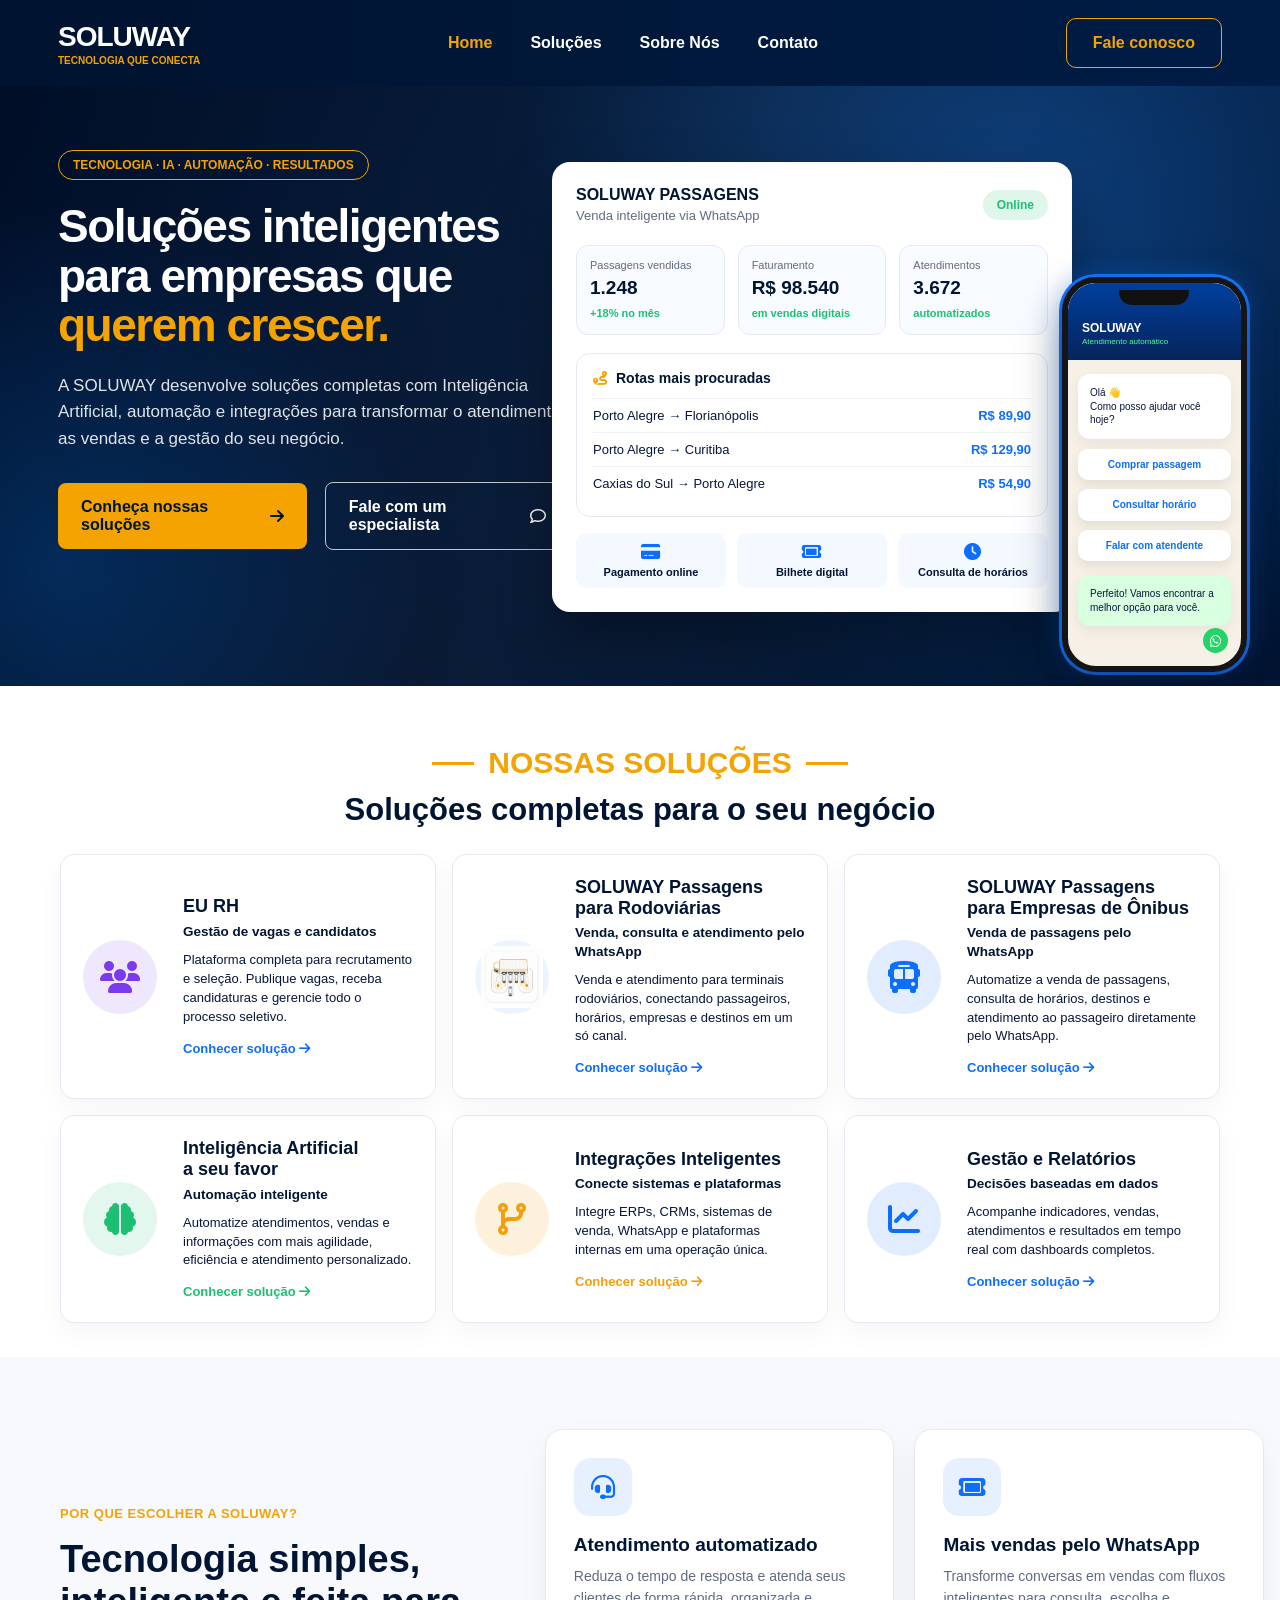
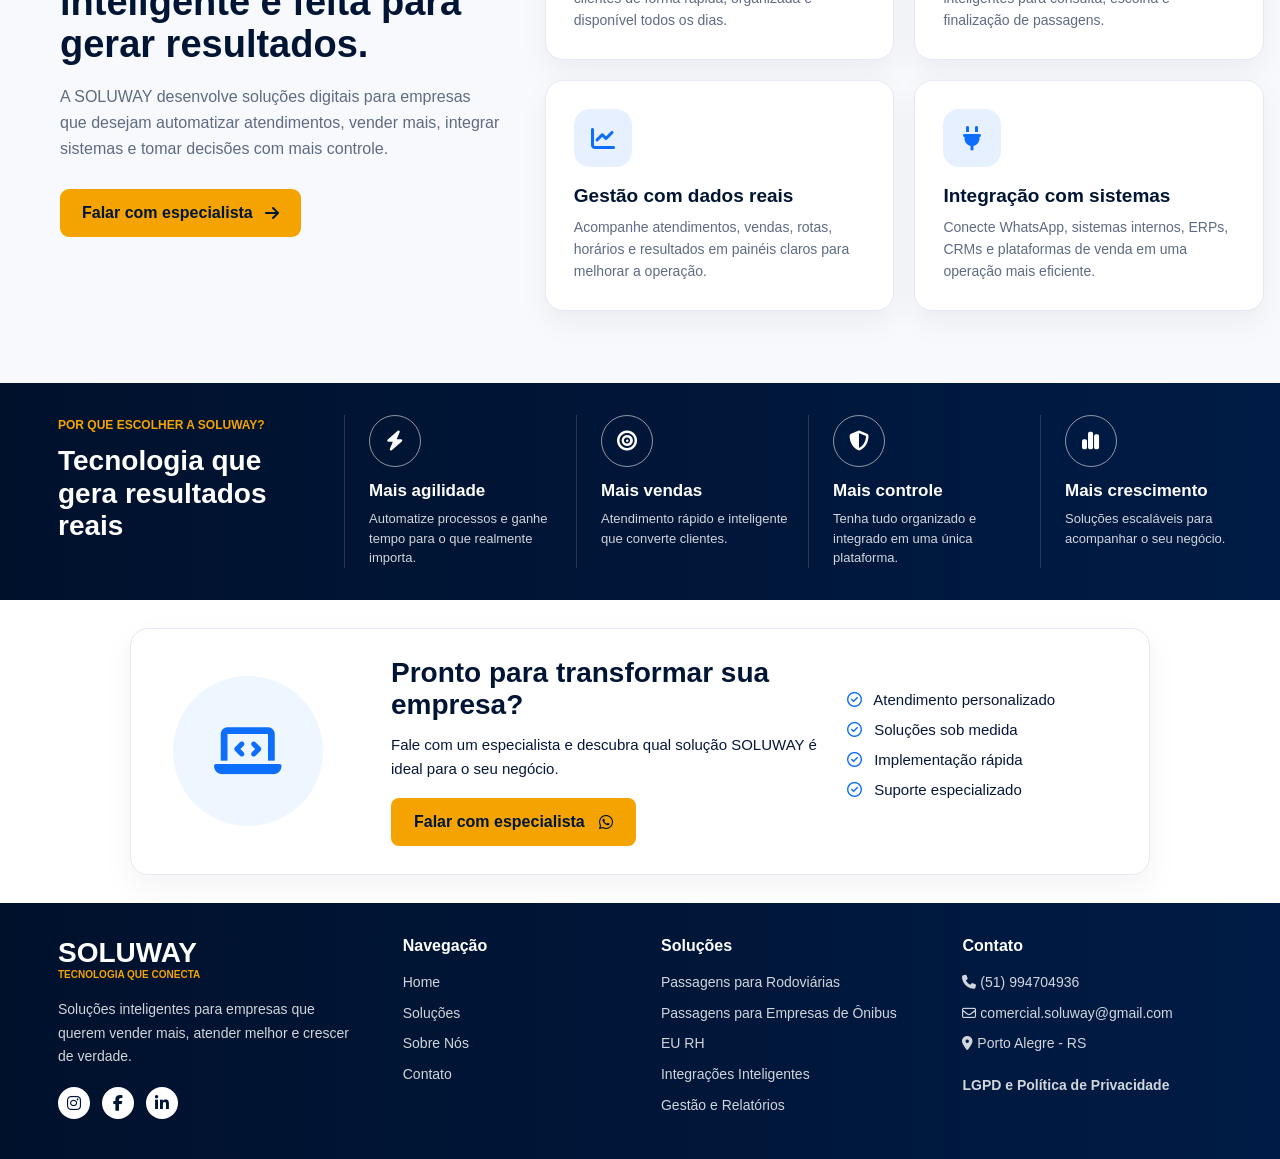
==== index.html @ adead87a "Ajusta cards de solucoes e pagina LGPD" ====
<!doctype html>
<html lang="pt-BR">
  <head>
    <meta charset="UTF-8" />
    <meta name="viewport" content="width=device-width, initial-scale=1.0" />
    <title>SOLUWAY | Tecnologia que conecta</title>

    <link rel="stylesheet" href="home.css/home.css" />

    <link
      rel="stylesheet"
      href="https://cdnjs.cloudflare.com/ajax/libs/font-awesome/6.5.1/css/all.min.css"
    />
  </head>

  <body>
    <!-- HEADER -->
    <header class="header">
      <div class="brand">
        <h1>SOLUWAY</h1>
        <span>TECNOLOGIA QUE CONECTA</span>
      </div>

      <nav class="nav">
        <a href="#inicio" class="active">Home</a>
        <a href="#solucoes">Soluções</a>
        <a href="#sobre">Sobre Nós</a>
        <a href="#contato">Contato</a>
      </nav>

      <a
        href="https://wa.me/555194704936"
        target="_blank"
        rel="noopener"
        class="header-button"
        id="whatsapp-fale-conosco-header"
      >
        Fale conosco
      </a>
    </header>

    <!-- HERO -->
    <main class="hero" id="inicio">
      <section class="hero-content">
        <div class="hero-tag">TECNOLOGIA · IA · AUTOMAÇÃO · RESULTADOS</div>

        <h2>
          Soluções inteligentes <br />
          para empresas que <br />
          <strong>querem crescer.</strong>
        </h2>

        <p>
          A SOLUWAY desenvolve soluções completas com Inteligência Artificial,
          automação e integrações para transformar o atendimento, as vendas e a
          gestão do seu negócio.
        </p>

        <div class="hero-actions">
          <a href="#solucoes" class="primary-button">
            Conheça nossas soluções
            <i class="fa-solid fa-arrow-right"></i>
          </a>

          <a
            href="https://wa.me/555194704936"
            target="_blank"
            rel="noopener"
            class="secondary-button"
            id="whatsapp-especialista-hero"
          >
            Fale com um especialista
            <i class="fa-regular fa-comment"></i>
          </a>
        </div>
      </section>

      <section class="hero-visual">
        <div class="sales-panel">
          <div class="panel-header">
            <div>
              <strong>SOLUWAY PASSAGENS</strong>
              <span>Venda inteligente via WhatsApp</span>
            </div>

            <div class="status-badge">Online</div>
          </div>

          <div class="sales-metrics">
            <div>
              <small>Passagens vendidas</small>
              <strong>1.248</strong>
              <span>+18% no mês</span>
            </div>

            <div>
              <small>Faturamento</small>
              <strong>R$ 98.540</strong>
              <span>em vendas digitais</span>
            </div>

            <div>
              <small>Atendimentos</small>
              <strong>3.672</strong>
              <span>automatizados</span>
            </div>
          </div>

          <div class="route-card">
            <div class="route-title">
              <i class="fa-solid fa-route"></i>
              Rotas mais procuradas
            </div>

            <div class="route-item">
              <span>Porto Alegre → Florianópolis</span>
              <strong>R$ 89,90</strong>
            </div>

            <div class="route-item">
              <span>Porto Alegre → Curitiba</span>
              <strong>R$ 129,90</strong>
            </div>

            <div class="route-item">
              <span>Caxias do Sul → Porto Alegre</span>
              <strong>R$ 54,90</strong>
            </div>
          </div>

          <div class="features-row">
            <div>
              <i class="fa-solid fa-credit-card"></i>
              Pagamento online
            </div>

            <div>
              <i class="fa-solid fa-ticket"></i>
              Bilhete digital
            </div>

            <div>
              <i class="fa-solid fa-clock"></i>
              Consulta de horários
            </div>
          </div>
        </div>

        <div class="phone-card ticket-phone">
          <div class="phone-top">
            <strong>SOLUWAY</strong>
            <small>Atendimento automático</small>
          </div>

          <div class="phone-message">
            Olá 👋<br />
            Como posso ajudar você hoje?
          </div>

          <button>Comprar passagem</button>
          <button>Consultar horário</button>
          <button>Falar com atendente</button>

          <div class="phone-answer">
            Perfeito! Vamos encontrar a melhor opção para você.
          </div>
        </div>
      </section>
    </main>

    <!-- SOLUÇÕES -->
    <section class="solutions" id="solucoes">
      <div class="section-title">
        <div class="small-title">
          <span></span>
          NOSSAS SOLUÇÕES
          <span></span>
        </div>

        <h2>Soluções completas para o seu negócio</h2>
      </div>

      <div class="solutions-grid">
  <article class="solution-card produto-em-breve" id="eu-rh-card">
    <div class="icon purple">
      <i class="fa-solid fa-users"></i>
    </div>

    <div>
      <h3>EU RH</h3>
      <h4>Gestão de vagas e candidatos</h4>

      <p>
        Plataforma completa para recrutamento e seleção. Publique vagas,
        receba candidaturas e gerencie todo o processo seletivo.
      </p>

      <div class="mensagem-produto">
        Produto em atualização. Estamos realizando melhorias antes do
        lançamento.
      </div>

      <a
        href="https://eu-rh-final.vercel.app/"
        target="_blank"
        rel="noopener"
      >
        Conhecer solução
        <i class="fa-solid fa-arrow-right"></i>
      </a>
    </div>
  </article>

  <article class="solution-card">
    <div class="custom-icon">
      <img src="assets/icone_rodoviaria.png" alt="Ícone de rodoviária" />
    </div>

    <div>
      <h3>SOLUWAY Passagens<br />para Rodoviárias</h3>
      <h4>Venda, consulta e atendimento pelo WhatsApp</h4>

      <p>
        Venda e atendimento para terminais rodoviários, conectando
        passageiros, horários, empresas e destinos em um só canal.
      </p>

      <a
        href="https://soluway-rodoviaria.vercel.app/"
        target="_blank"
        rel="noopener"
      >
        Conhecer solução
        <i class="fa-solid fa-arrow-right"></i>
      </a>
    </div>
  </article>

  <article class="solution-card">
    <div class="icon blue">
      <i class="fa-solid fa-bus"></i>
    </div>

    <div>
      <h3>SOLUWAY Passagens<br />para Empresas de Ônibus</h3>
      <h4>Venda de passagens pelo WhatsApp</h4>

      <p>
        Automatize a venda de passagens, consulta de horários, destinos e
        atendimento ao passageiro diretamente pelo WhatsApp.
      </p>

      <a href="https://soluway.vercel.app/">
        Conhecer solução
        <i class="fa-solid fa-arrow-right"></i>
      </a>
    </div>
  </article>

  <article class="solution-card">
  <div class="icon green">
    <i class="fa-solid fa-brain"></i>
  </div>

  <div>
    <h3>Inteligência Artificial<br />a seu favor</h3>
    <h4>Automação inteligente</h4>

    <p>
      Automatize atendimentos, vendas e informações com mais agilidade,
      eficiência e atendimento personalizado.
    </p>

    <a href="#contato" class="green-link">
      Conhecer solução
      <i class="fa-solid fa-arrow-right"></i>
    </a>
  </div>
</article>

        <article class="solution-card">
          <div class="icon orange">
            <i class="fa-solid fa-code-branch"></i>
          </div>

          <div>
            <h3>Integrações Inteligentes</h3>
            <h4>Conecte sistemas e plataformas</h4>

            <p>
              Integre ERPs, CRMs, sistemas de venda, WhatsApp e plataformas
              internas em uma operação única.
            </p>

            <a href="#contato" class="orange-link">
              Conhecer solução
              <i class="fa-solid fa-arrow-right"></i>
            </a>
          </div>
        </article>

        <article class="solution-card">
          <div class="icon blue">
            <i class="fa-solid fa-chart-line"></i>
          </div>

          <div>
            <h3>Gestão e Relatórios</h3>
            <h4>Decisões baseadas em dados</h4>

            <p>
              Acompanhe indicadores, vendas, atendimentos e resultados em tempo
              real com dashboards completos.
            </p>

            <a href="#contato">
              Conhecer solução
              <i class="fa-solid fa-arrow-right"></i>
            </a>
          </div>
        </article>
      </div>
    </section>

    <!-- POR QUE ESCOLHER A SOLUWAY -->
    <section class="why-soluway" id="porque-soluway">
      <div class="why-container">
        <div class="why-left">
          <span class="why-label">POR QUE ESCOLHER A SOLUWAY?</span>

          <h2>
            Tecnologia simples, inteligente e feita para gerar resultados.
          </h2>

          <p>
            A SOLUWAY desenvolve soluções digitais para empresas que desejam
            automatizar atendimentos, vender mais, integrar sistemas e tomar
            decisões com mais controle.
          </p>

          <a
            href="https://wa.me/555194704936"
            target="_blank"
            rel="noopener"
            class="why-button"
            id="whatsapp-especialista-why"
          >
            Falar com especialista
            <i class="fa-solid fa-arrow-right"></i>
          </a>
        </div>

        <div class="why-grid">
          <div class="why-card">
            <div class="why-icon">
              <i class="fa-solid fa-headset"></i>
            </div>
            <h3>Atendimento automatizado</h3>
            <p>
              Reduza o tempo de resposta e atenda seus clientes de forma rápida,
              organizada e disponível todos os dias.
            </p>
          </div>

          <div class="why-card">
            <div class="why-icon">
              <i class="fa-solid fa-ticket"></i>
            </div>
            <h3>Mais vendas pelo WhatsApp</h3>
            <p>
              Transforme conversas em vendas com fluxos inteligentes para
              consulta, escolha e finalização de passagens.
            </p>
          </div>

          <div class="why-card">
            <div class="why-icon">
              <i class="fa-solid fa-chart-line"></i>
            </div>
            <h3>Gestão com dados reais</h3>
            <p>
              Acompanhe atendimentos, vendas, rotas, horários e resultados em
              painéis claros para melhorar a operação.
            </p>
          </div>

          <div class="why-card">
            <div class="why-icon">
              <i class="fa-solid fa-plug"></i>
            </div>
            <h3>Integração com sistemas</h3>
            <p>
              Conecte WhatsApp, sistemas internos, ERPs, CRMs e plataformas de
              venda em uma operação mais eficiente.
            </p>
          </div>
        </div>
      </div>
    </section>

    <!-- BENEFÍCIOS -->
    <section class="benefits-section" id="sobre">
      <div class="benefits-title">
        <span>POR QUE ESCOLHER A SOLUWAY?</span>
        <h2>Tecnologia que gera resultados reais</h2>
      </div>

      <div class="benefits-list">
        <div>
          <i class="fa-solid fa-bolt"></i>
          <h3>Mais agilidade</h3>
          <p>
            Automatize processos e ganhe tempo para o que realmente importa.
          </p>
        </div>

        <div>
          <i class="fa-solid fa-bullseye"></i>
          <h3>Mais vendas</h3>
          <p>Atendimento rápido e inteligente que converte clientes.</p>
        </div>

        <div>
          <i class="fa-solid fa-shield-halved"></i>
          <h3>Mais controle</h3>
          <p>Tenha tudo organizado e integrado em uma única plataforma.</p>
        </div>

        <div>
          <i class="fa-solid fa-chart-simple"></i>
          <h3>Mais crescimento</h3>
          <p>Soluções escaláveis para acompanhar o seu negócio.</p>
        </div>
      </div>
    </section>

    <!-- CTA -->
    <section class="cta" id="contato">
      <div class="cta-illustration">
        <i class="fa-solid fa-laptop-code"></i>
      </div>

      <div class="cta-content">
        <h2>Pronto para transformar sua empresa?</h2>
        <p>
          Fale com um especialista e descubra qual solução SOLUWAY é ideal para
          o seu negócio.
        </p>

        <a
          href="https://wa.me/555194704936"
          target="_blank"
          rel="noopener"
          class="primary-button"
          id="whatsapp-especialista-cta"
        >
          Falar com especialista
          <i class="fa-brands fa-whatsapp"></i>
        </a>
      </div>

      <ul class="cta-list">
        <li>
          <i class="fa-regular fa-circle-check"></i> Atendimento personalizado
        </li>
        <li><i class="fa-regular fa-circle-check"></i> Soluções sob medida</li>
        <li><i class="fa-regular fa-circle-check"></i> Implementação rápida</li>
        <li>
          <i class="fa-regular fa-circle-check"></i> Suporte especializado
        </li>
      </ul>
    </section>

    <!-- FOOTER -->
    <footer class="footer">
      <div>
        <h2>SOLUWAY</h2>
        <span>TECNOLOGIA QUE CONECTA</span>
        <p>
          Soluções inteligentes para empresas que querem vender mais, atender
          melhor e crescer de verdade.
        </p>

        <div class="socials">
          <i class="fa-brands fa-instagram"></i>
          <i class="fa-brands fa-facebook-f"></i>
          <i class="fa-brands fa-linkedin-in"></i>
        </div>
      </div>

      <div>
        <h3>Navegação</h3>
        <a href="#inicio">Home</a>
        <a href="#solucoes">Soluções</a>
        <a href="#sobre">Sobre Nós</a>
        <a href="#contato">Contato</a>
      </div>

      <div>
        <h3>Soluções</h3>
        <a href="#contato">Passagens para Rodoviárias</a>
        <a href="passagens.html">Passagens para Empresas de Ônibus</a>
        <a href="javascript:void(0)" class="footer-eu-rh">EU RH</a>
        <a href="#contato">Integrações Inteligentes</a>
        <a href="#contato">Gestão e Relatórios</a>
      </div>

      <div>
        <h3>Contato</h3>
        <p><i class="fa-solid fa-phone"></i> (51) 994704936</p>
        <p><i class="fa-regular fa-envelope"></i> comercial.soluway@gmail.com</p>
        <p><i class="fa-solid fa-location-dot"></i> Porto Alegre - RS</p>

        <a href="lgpd.html" class="lgpd-link">LGPD e Política de Privacidade</a>
      </div>
    </footer>
    <!-- <script src="script.js"></script> -->

    <script>
      document.addEventListener("DOMContentLoaded", function () {
        const cardEuRh = document.querySelector("#eu-rh-card");
        const mensagemEuRh = document.querySelector(
          "#eu-rh-card .mensagem-produto",
        );

        let timerMensagem = null;

        if (cardEuRh && mensagemEuRh) {
          mensagemEuRh.style.display = "none";

          cardEuRh.addEventListener("click", function (event) {
            if (event.target.closest("a")) {
              return;
            }

            event.preventDefault();
            event.stopPropagation();

            mensagemEuRh.style.display = "block";

            if (timerMensagem) {
              clearTimeout(timerMensagem);
            }

            timerMensagem = setTimeout(function () {
              mensagemEuRh.style.display = "none";
              cardEuRh.classList.remove("mostrar-aviso");
            }, 10000);
          });
        }
      });
    </script>
  </body>
</html>
---- home.css/home.css ----
* {
  margin: 0;
  padding: 0;
  box-sizing: border-box;
}

:root {
  --navy: #001533;
  --navy-2: #001e4d;
  --gold: #f4a300;
  --white: #ffffff;
  --text: #061739;
  --muted: #5f6b82;
  --border: #e5e9f1;
  --blue: #0d6efd;
  --green: #1dbf73;
  --purple: #7c3aed;
  --orange: #f59e0b;
  --header-offset: 86px;
}

html,
body {
  width: 100%;
  overflow-x: hidden;
  scroll-behavior: smooth;
  scroll-padding-top: var(--header-offset, 86px);
}

body {
  font-family: Arial, Helvetica, sans-serif;
  color: var(--text);
  background: #ffffff;
  padding-top: var(--header-offset, 86px);
}

a {
  text-decoration: none;
  color: inherit;
}

img,
video,
iframe {
  max-width: 100%;
}

/* =========================
   HEADER
========================= */

.header {
  position: fixed;
  top: 0;
  left: 0;
  width: 100%;
  z-index: 1000;
  min-height: 86px;
  background: linear-gradient(90deg, #00132f, #001d46);
  color: var(--white);
  display: flex;
  align-items: center;
  justify-content: space-between;
  gap: 28px;
  padding: 0 58px;
}

.brand h1 {
  font-size: 28px;
  font-weight: 900;
  letter-spacing: -1px;
}

.brand span {
  display: block;
  color: var(--gold);
  font-size: 10px;
  font-weight: 900;
  margin-top: 2px;
}

.nav {
  display: flex;
  align-items: center;
  gap: 38px;
  font-size: 16px;
  font-weight: 600;
}

.nav a {
  transition: 0.3s;
}

.nav a:hover,
.nav .active {
  color: var(--gold);
}

.header-button {
  border: 1.5px solid var(--gold);
  color: var(--gold);
  border-radius: 10px;
  padding: 15px 26px;
  font-weight: 800;
  transition: 0.3s;
  white-space: nowrap;
}

.header-button:hover {
  background: var(--gold);
  color: var(--navy);
}

/* =========================
   BOTÃ•ES
========================= */

.primary-button,
.secondary-button {
  display: inline-flex;
  align-items: center;
  justify-content: center;
  gap: 14px;
  border-radius: 8px;
  padding: 15px 23px;
  font-weight: 900;
  transition: 0.3s;
}

.primary-button {
  background: var(--gold);
  color: var(--navy);
}

.primary-button:hover {
  transform: translateY(-3px);
  box-shadow: 0 16px 30px rgba(244, 163, 0, 0.28);
}

.secondary-button {
  color: var(--white);
  border: 1.4px solid rgba(255, 255, 255, 0.75);
}

.secondary-button:hover {
  background: rgba(255, 255, 255, 0.08);
}

/* =========================
   HERO
========================= */

.hero {
  min-height: 600px;
  background: radial-gradient(circle at 80% 20%, #073a78 0%, #001533 45%, #000d26 100%);
  color: var(--white);
  display: grid;
  grid-template-columns: 44% 56%;
  position: relative;
  overflow: hidden;
  padding: 46px 58px 58px;
}

.hero::before {
  content: "";
  position: absolute;
  inset: 0;
  background-image:
    radial-gradient(circle at 5% 80%, rgba(0, 132, 255, 0.22), transparent 28%),
    linear-gradient(120deg, transparent 0%, rgba(255, 255, 255, 0.04) 50%, transparent 100%);
  pointer-events: none;
}

.hero-content {
  position: relative;
  z-index: 2;
  padding-top: 18px;
}

.hero-tag {
  width: fit-content;
  border: 1px solid var(--gold);
  color: var(--gold);
  border-radius: 20px;
  padding: 7px 14px;
  font-size: 12px;
  font-weight: 900;
  margin-bottom: 22px;
}

.hero h2 {
  font-size: 46px;
  line-height: 1.08;
  font-weight: 900;
  letter-spacing: -1.5px;
  margin-bottom: 22px;
}

.hero h2 strong {
  color: var(--gold);
}

.hero p {
  max-width: 560px;
  font-size: 17px;
  line-height: 1.55;
  color: rgba(255, 255, 255, 0.88);
  margin-bottom: 30px;
}

.hero-actions {
  display: flex;
  align-items: center;
  gap: 18px;
}

.hero-visual {
  position: relative;
  z-index: 2;
  min-height: 460px;
}

/* =========================
   DASHBOARD PASSAGENS
========================= */

.sales-panel {
  position: absolute;
  right: 150px;
  top: 30px;
  width: 520px;
  min-height: 330px;
  background: #ffffff;
  color: var(--text);
  border-radius: 18px;
  box-shadow: 0 25px 55px rgba(0, 0, 0, 0.35);
  padding: 24px;
  overflow: hidden;
}

.panel-header {
  display: flex;
  align-items: center;
  justify-content: space-between;
  gap: 16px;
  margin-bottom: 22px;
}

.panel-header strong {
  display: block;
  color: var(--navy);
  font-size: 16px;
  font-weight: 900;
}

.panel-header span {
  display: block;
  margin-top: 4px;
  color: var(--muted);
  font-size: 13px;
}

.status-badge {
  background: rgba(29, 191, 115, 0.14);
  color: var(--green);
  padding: 8px 14px;
  border-radius: 20px;
  font-size: 12px;
  font-weight: 900;
  white-space: nowrap;
}

.sales-metrics {
  display: grid;
  grid-template-columns: repeat(3, 1fr);
  gap: 13px;
  margin-bottom: 18px;
}

.sales-metrics div {
  border: 1px solid var(--border);
  border-radius: 12px;
  padding: 13px;
  background: #f8fbff;
}

.sales-metrics small {
  display: block;
  font-size: 11px;
  color: var(--muted);
  margin-bottom: 6px;
}

.sales-metrics strong {
  display: block;
  font-size: 19px;
  color: var(--navy);
  font-weight: 900;
  margin-bottom: 4px;
}

.sales-metrics span {
  font-size: 11px;
  color: var(--green);
  font-weight: 800;
}

.route-card {
  border: 1px solid var(--border);
  border-radius: 14px;
  padding: 16px;
  background: #ffffff;
  margin-bottom: 16px;
}

.route-title {
  display: flex;
  align-items: center;
  gap: 9px;
  color: var(--navy);
  font-size: 14px;
  font-weight: 900;
  margin-bottom: 12px;
}

.route-title i {
  color: var(--gold);
}

.route-item {
  display: flex;
  align-items: center;
  justify-content: space-between;
  gap: 12px;
  padding: 9px 0;
  border-top: 1px solid #eef1f6;
  font-size: 13px;
}

.route-item span {
  color: var(--text);
}

.route-item strong {
  color: var(--blue);
  white-space: nowrap;
}

.features-row {
  display: grid;
  grid-template-columns: repeat(3, 1fr);
  gap: 11px;
}

.features-row div {
  background: #f4f8ff;
  color: var(--navy);
  border-radius: 10px;
  padding: 10px;
  font-size: 11px;
  font-weight: 800;
  text-align: center;
}

.features-row i {
  display: block;
  color: var(--blue);
  font-size: 17px;
  margin-bottom: 6px;
}

/* =========================
   TELEFONE WHATSAPP
========================= */

.phone-card {
  position: absolute;
  right: -25px;
  top: 145px;
  width: 185px;
  height: 395px;
  padding: 12px 10px 14px;
  background: #f6f0e6;
  border: 6px solid #151515;
  border-radius: 34px;
  box-shadow:
    0 22px 45px rgba(0, 0, 0, 0.38),
    0 0 0 3px #1476ff,
    0 0 28px rgba(13, 110, 253, 0.38);
  overflow: hidden;
  z-index: 4;
}

.phone-card::before {
  content: "";
  position: absolute;
  top: 7px;
  left: 50%;
  transform: translateX(-50%);
  width: 70px;
  height: 15px;
  background: #111;
  border-radius: 0 0 13px 13px;
  z-index: 6;
}

.phone-card::after {
  content: "\f232";
  font-family: "Font Awesome 6 Brands";
  position: absolute;
  right: 13px;
  bottom: 13px;
  width: 25px;
  height: 25px;
  background: #25d366;
  color: #ffffff;
  border-radius: 50%;
  display: flex;
  align-items: center;
  justify-content: center;
  font-size: 13px;
  z-index: 7;
}

.phone-top {
  background: linear-gradient(180deg, #003f9e, #06245a);
  margin: -12px -10px 14px;
  padding: 38px 14px 14px;
  border-radius: 27px 27px 0 0;
  color: #ffffff;
}

.phone-top strong {
  display: block;
  font-size: 12px;
  color: #ffffff;
  font-weight: 900;
}

.phone-top small {
  display: block;
  font-size: 8px;
  color: #4dff9a;
  margin-top: 2px;
}

.phone-message,
.phone-answer {
  color: #061739;
  font-size: 10px;
  line-height: 1.35;
  padding: 12px;
  border-radius: 12px;
  box-shadow: 0 5px 14px rgba(0, 0, 0, 0.06);
}

.phone-message {
  background: #ffffff;
  margin-bottom: 10px;
}

.phone-answer {
  background: #d7ffe0;
  margin-top: 5px;
}

.phone-card button {
  width: 100%;
  border: none;
  background: #ffffff;
  color: #0d6efd;
  padding: 10px 8px;
  margin-bottom: 9px;
  border-radius: 10px;
  font-size: 10px;
  font-weight: 800;
  line-height: 1.15;
  box-shadow: 0 5px 12px rgba(0, 0, 0, 0.08);
  cursor: pointer;
}

.ticket-info {
  display: none;
}

/* =========================
   SOLUÃ‡Ã•ES
========================= */

.solutions {
  background: #ffffff;
  padding: 60px 32px 34px;
}

.section-title {
  text-align: center;
  margin-bottom: 26px;
}

.small-title {
  color: var(--gold);
  font-size: 30px;
  font-weight: 900;
  display: flex;
  justify-content: center;
  align-items: center;
  gap: 14px;
  margin-bottom: 12px;
}

.small-title span {
  width: 42px;
  height: 3px;
  background: var(--gold);
}

.section-title h2 {
  font-size: 31px;
  color: var(--navy);
  font-weight: 900;
}

.solutions-grid {
  max-width: 1160px;
  margin: 0 auto;
  display: grid;
  grid-template-columns: repeat(3, 1fr);
  gap: 16px;
}

.solution-card {
  border: 1px solid var(--border);
  border-radius: 14px;
  padding: 22px;
  min-height: 170px;
  background: #ffffff;
  box-shadow: 0 10px 26px rgba(0, 20, 60, 0.04);
  transition: 0.3s;
  display: grid;
  grid-template-columns: 82px 1fr;
  gap: 18px;
  align-items: center;
}

.solution-card:hover {
  transform: translateY(-5px);
  box-shadow: 0 18px 36px rgba(0, 20, 60, 0.09);
}

.icon,
.custom-icon {
  width: 74px;
  height: 74px;
  border-radius: 50%;
  display: flex;
  align-items: center;
  justify-content: center;
  margin: 0;
  flex-shrink: 0;
}

.custom-icon {
  background: rgba(13, 110, 253, 0.08);
}

.custom-icon img {
  width: 62px;
  height: 62px;
  object-fit: contain;
}

.icon i {
  font-size: 32px;
}

.icon.blue {
  color: var(--blue);
  background: rgba(13, 110, 253, 0.12);
}

.icon.purple {
  color: var(--purple);
  background: rgba(124, 58, 237, 0.12);
}

.icon.green {
  color: var(--green);
  background: rgba(29, 191, 115, 0.12);
}

.icon.orange {
  color: var(--orange);
  background: rgba(245, 158, 11, 0.14);
}

.solution-card h3 {
  font-size: 18px;
  color: var(--navy);
  margin-bottom: 6px;
  font-weight: 900;
  line-height: 1.15;
}

.solution-card h4 {
  font-size: 13.5px;
  line-height: 1.35;
  color: var(--navy);
  margin-bottom: 10px;
}

.solution-card p {
  font-size: 13px;
  line-height: 1.45;
  color: var(--text);
  margin-bottom: 12px;
}

.solution-card a {
  color: var(--blue);
  font-weight: 900;
  font-size: 13px;
}

.solution-card .purple-link {
  color: var(--purple);
}

.solution-card .green-link {
  color: var(--green);
}

.solution-card .orange-link {
  color: var(--orange);
}

/* =========================
   POR QUE ESCOLHER
========================= */

.why-soluway {
  background: #f7f9fc;
  padding: 72px 58px;
}

.why-container {
  max-width: 1160px;
  margin: 0 auto;
  display: grid;
  grid-template-columns: 38% 62%;
  gap: 44px;
  align-items: center;
}

.why-label {
  color: var(--gold);
  font-size: 13px;
  font-weight: 900;
  letter-spacing: 0.5px;
}

.why-left h2 {
  font-size: 38px;
  line-height: 1.12;
  color: var(--navy);
  font-weight: 900;
  margin: 16px 0 18px;
}

.why-left p {
  font-size: 16px;
  line-height: 1.65;
  color: var(--muted);
  margin-bottom: 26px;
}

.why-button {
  display: inline-flex;
  align-items: center;
  gap: 12px;
  background: var(--gold);
  color: var(--navy);
  padding: 15px 22px;
  border-radius: 9px;
  font-weight: 900;
  transition: 0.3s;
}

.why-button:hover {
  transform: translateY(-3px);
  box-shadow: 0 16px 30px rgba(244, 163, 0, 0.25);
}

.why-grid {
  display: grid;
  grid-template-columns: repeat(2, 1fr);
  gap: 20px;
}

.why-card {
  background: #ffffff;
  border: 1px solid var(--border);
  border-radius: 18px;
  padding: 28px;
  box-shadow: 0 12px 30px rgba(0, 20, 60, 0.05);
  transition: 0.3s;
}

.why-card:hover {
  transform: translateY(-5px);
  box-shadow: 0 20px 42px rgba(0, 20, 60, 0.1);
}

.why-icon {
  width: 58px;
  height: 58px;
  border-radius: 16px;
  background: rgba(13, 110, 253, 0.1);
  color: var(--blue);
  display: flex;
  align-items: center;
  justify-content: center;
  font-size: 24px;
  margin-bottom: 18px;
}

.why-card h3 {
  font-size: 19px;
  color: var(--navy);
  margin-bottom: 10px;
  font-weight: 900;
}

.why-card p {
  font-size: 14px;
  line-height: 1.55;
  color: var(--muted);
}

/* =========================
   BENEFÃCIOS
========================= */

.benefits-section {
  background: linear-gradient(90deg, #00112c, #001b45);
  color: #ffffff;
  padding: 32px 58px;
  display: grid;
  grid-template-columns: 22% 78%;
  gap: 30px;
}

.benefits-title span {
  color: var(--gold);
  font-size: 12px;
  font-weight: 900;
}

.benefits-title h2 {
  margin-top: 12px;
  font-size: 28px;
  line-height: 1.15;
}

.benefits-list {
  display: grid;
  grid-template-columns: repeat(4, 1fr);
  gap: 20px;
}

.benefits-list div {
  border-left: 1px solid rgba(255, 255, 255, 0.14);
  padding-left: 24px;
}

.benefits-list i {
  width: 52px;
  height: 52px;
  border: 1px solid rgba(255, 255, 255, 0.55);
  border-radius: 50%;
  display: flex;
  align-items: center;
  justify-content: center;
  margin-bottom: 14px;
  font-size: 20px;
}

.benefits-list h3 {
  margin-bottom: 8px;
  font-size: 17px;
}

.benefits-list p {
  font-size: 13px;
  line-height: 1.5;
  color: rgba(255, 255, 255, 0.82);
}

/* =========================
   CTA
========================= */

.cta {
  max-width: 1020px;
  margin: 28px auto;
  border: 1px solid var(--border);
  border-radius: 18px;
  padding: 28px 42px;
  display: grid;
  grid-template-columns: 190px 1fr 260px;
  gap: 28px;
  align-items: center;
  background: #ffffff;
  box-shadow: 0 12px 32px rgba(0, 20, 60, 0.05);
}

.cta-illustration {
  width: 150px;
  height: 150px;
  background: #eef6ff;
  border-radius: 50%;
  display: flex;
  align-items: center;
  justify-content: center;
  color: var(--blue);
  font-size: 54px;
}

.cta h2 {
  font-size: 28px;
  color: var(--navy);
  line-height: 1.15;
  margin-bottom: 12px;
}

.cta p {
  font-size: 15px;
  line-height: 1.55;
  margin-bottom: 18px;
}

.cta-list {
  list-style: none;
}

.cta-list li {
  margin-bottom: 13px;
  font-size: 15px;
}

.cta-list i {
  margin-right: 8px;
  color: var(--blue);
}

/* =========================
   FOOTER
========================= */

.footer {
  background: linear-gradient(90deg, #00112c, #001b45);
  color: #ffffff;
  padding: 34px 58px;
  display: grid;
  grid-template-columns: 1.4fr 1fr 1.2fr 1.2fr;
  gap: 42px;
}

.footer h2 {
  font-size: 28px;
}

.footer span {
  display: block;
  color: var(--gold);
  font-size: 10px;
  font-weight: 900;
  margin-bottom: 18px;
}

.footer h3 {
  font-size: 16px;
  margin-bottom: 16px;
}

.footer p,
.footer a {
  display: block;
  font-size: 14px;
  line-height: 1.7;
  color: rgba(255, 255, 255, 0.82);
  margin-bottom: 7px;
}

.socials {
  display: flex;
  gap: 12px;
  margin-top: 18px;
}

.socials i {
  width: 32px;
  height: 32px;
  background: #ffffff;
  color: var(--navy);
  border-radius: 50%;
  display: flex;
  align-items: center;
  justify-content: center;
}

/* =========================
   RESPONSIVO
========================= */

@media (max-width: 1200px) {
  .header {
    padding: 0 32px;
  }

  .hero {
    grid-template-columns: 42% 58%;
    padding: 42px 32px 58px;
  }

  .sales-panel {
    right: 95px;
    width: 470px;
  }

  .phone-card {
    right: -5px;
    width: 165px;
    height: 370px;
  }
}

@media (max-width: 950px) {
  :root {
    --header-offset: 180px;
  }

  .header {
    height: auto;
    padding: 18px 24px;
    flex-direction: column;
    gap: 14px;
    text-align: center;
  }

  .nav {
    flex-wrap: wrap;
    justify-content: center;
    gap: 20px;
  }

  .hero {
    grid-template-columns: 1fr;
    padding: 42px 24px 70px;
    text-align: center;
  }

  .hero-content {
    padding-top: 0;
  }

  .hero-tag,
  .hero p {
    margin-left: auto;
    margin-right: auto;
  }

  .hero-actions {
    justify-content: center;
  }

  .hero-visual {
    min-height: 660px;
    margin-top: 40px;
  }

  .sales-panel {
    position: relative;
    top: 0;
    right: auto;
    width: 100%;
    max-width: 620px;
    margin: 0 auto;
  }

  .phone-card {
    position: absolute;
    left: 50%;
    right: auto;
    top: 300px;
    transform: translateX(-50%);
    width: 175px;
    height: 380px;
  }

  .solutions-grid {
    grid-template-columns: repeat(2, 1fr);
  }

  .why-container {
    grid-template-columns: 1fr;
  }

  .why-left {
    text-align: center;
  }

  .why-grid {
    grid-template-columns: 1fr;
  }

  .benefits-section {
    grid-template-columns: 1fr;
  }

  .benefits-list {
    grid-template-columns: repeat(2, 1fr);
  }

  .cta {
    grid-template-columns: 1fr;
    text-align: center;
    margin: 30px 24px;
  }

  .cta-illustration {
    margin: 0 auto;
  }

  .footer {
    grid-template-columns: repeat(2, 1fr);
  }
}

@media (max-width: 600px) {
  :root {
    --header-offset: 170px;
  }

  .header {
    padding: 16px 18px;
  }

  .brand h1 {
    font-size: 25px;
  }

  .nav {
    gap: 14px;
    font-size: 14px;
  }

  .header-button {
    width: 100%;
    max-width: 260px;
    padding: 12px 20px;
    text-align: center;
  }

  .hero {
    padding: 34px 18px 52px;
    min-height: auto;
  }

  .hero-tag {
    font-size: 10px;
    text-align: center;
  }

  .hero h2 {
    font-size: 32px;
    line-height: 1.12;
    letter-spacing: -0.8px;
  }

  .hero p {
    font-size: 15px;
  }

  .hero-actions {
    flex-direction: column;
    align-items: stretch;
  }

  .primary-button,
  .secondary-button {
    width: 100%;
    padding: 14px 18px;
    font-size: 14px;
  }

  .hero-visual {
    min-height: auto;
    margin-top: 34px;
  }

  .sales-panel {
    position: relative;
    width: 100%;
    padding: 18px;
    border-radius: 16px;
    min-height: auto;
  }

  .panel-header {
    flex-direction: column;
    align-items: flex-start;
    gap: 12px;
    text-align: left;
  }

  .sales-metrics {
    grid-template-columns: 1fr;
  }

  .route-item {
    align-items: flex-start;
  }

  .route-item span {
    max-width: 70%;
  }

  .features-row {
    grid-template-columns: 1fr;
  }

  .phone-card {
    position: relative;
    inset: auto;
    transform: none;
    width: 210px;
    height: 410px;
    margin: 28px auto 0;
  }

  .solutions {
    padding: 52px 18px 34px;
  }

  .section-title h2 {
    font-size: 26px;
  }

  .small-title {
    font-size: 11px;
    gap: 10px;
  }

  .solutions-grid {
    grid-template-columns: 1fr;
  }

  .solution-card {
    grid-template-columns: 1fr;
    text-align: center;
    padding: 24px 18px;
  }

  .icon,
  .custom-icon {
    margin: 0 auto;
  }

  .why-soluway {
    padding: 52px 18px;
  }

  .why-container {
    text-align: center;
  }

  .why-left h2 {
    font-size: 30px;
  }

  .benefits-section {
    padding: 42px 18px;
  }

  .benefits-list {
    grid-template-columns: 1fr;
  }

  .benefits-list div {
    border-left: none;
    padding-left: 0;
  }

  .cta {
    grid-template-columns: 1fr;
    margin: 28px 18px;
    padding: 28px 20px;
    text-align: center;
  }

  .cta-illustration {
    margin: 0 auto;
  }

  .footer {
    grid-template-columns: 1fr;
    padding: 34px 22px;
    text-align: center;
  }

  .socials {
    justify-content: center;
  }
}

.produto-em-breve {
  cursor: pointer;
}

.produto-em-breve .mensagem-produto {
  display: none;
  margin-top: 16px;
  margin-bottom: 16px;
  background: #f3ecff;
  color: #7c3aed;
  border: 1px solid rgba(124, 58, 237, 0.25);
  padding: 12px 16px;
  border-radius: 14px;
  font-size: 15px;
  font-weight: 700;
  line-height: 1.4;
}

.produto-em-breve.mostrar-aviso .mensagem-produto {
  display: block;
}

.produto-bloqueado {
  border: none;
  background: none;
  padding: 0;
  color: #7c3aed;
  font: inherit;
  font-weight: 800;
  cursor: pointer;
}

.lgpd-link {
  color: #ffffff;
  font-weight: 800;
  text-decoration: none;
  display: inline-block;
  margin-top: 18px;
  opacity: 1;
}

.lgpd-link:hover {
  color: #ffffff;
  text-decoration: underline;
}
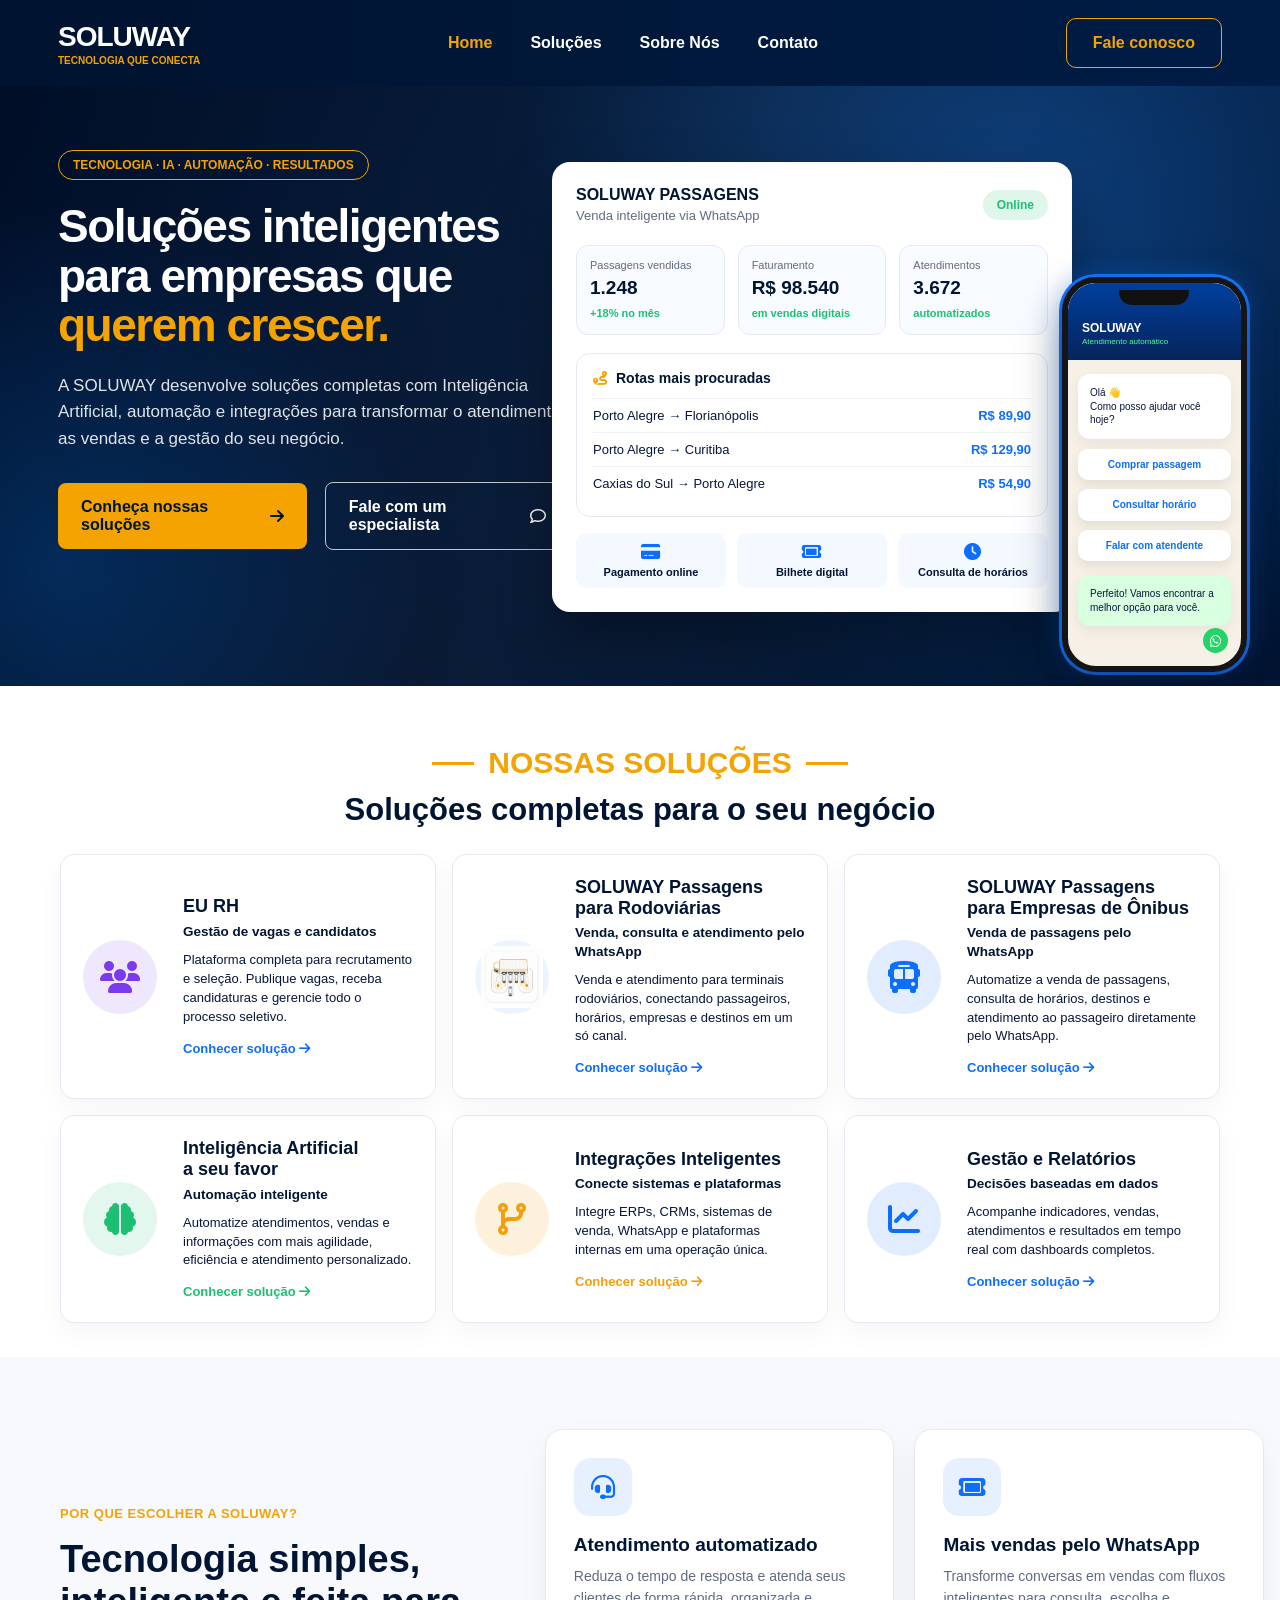
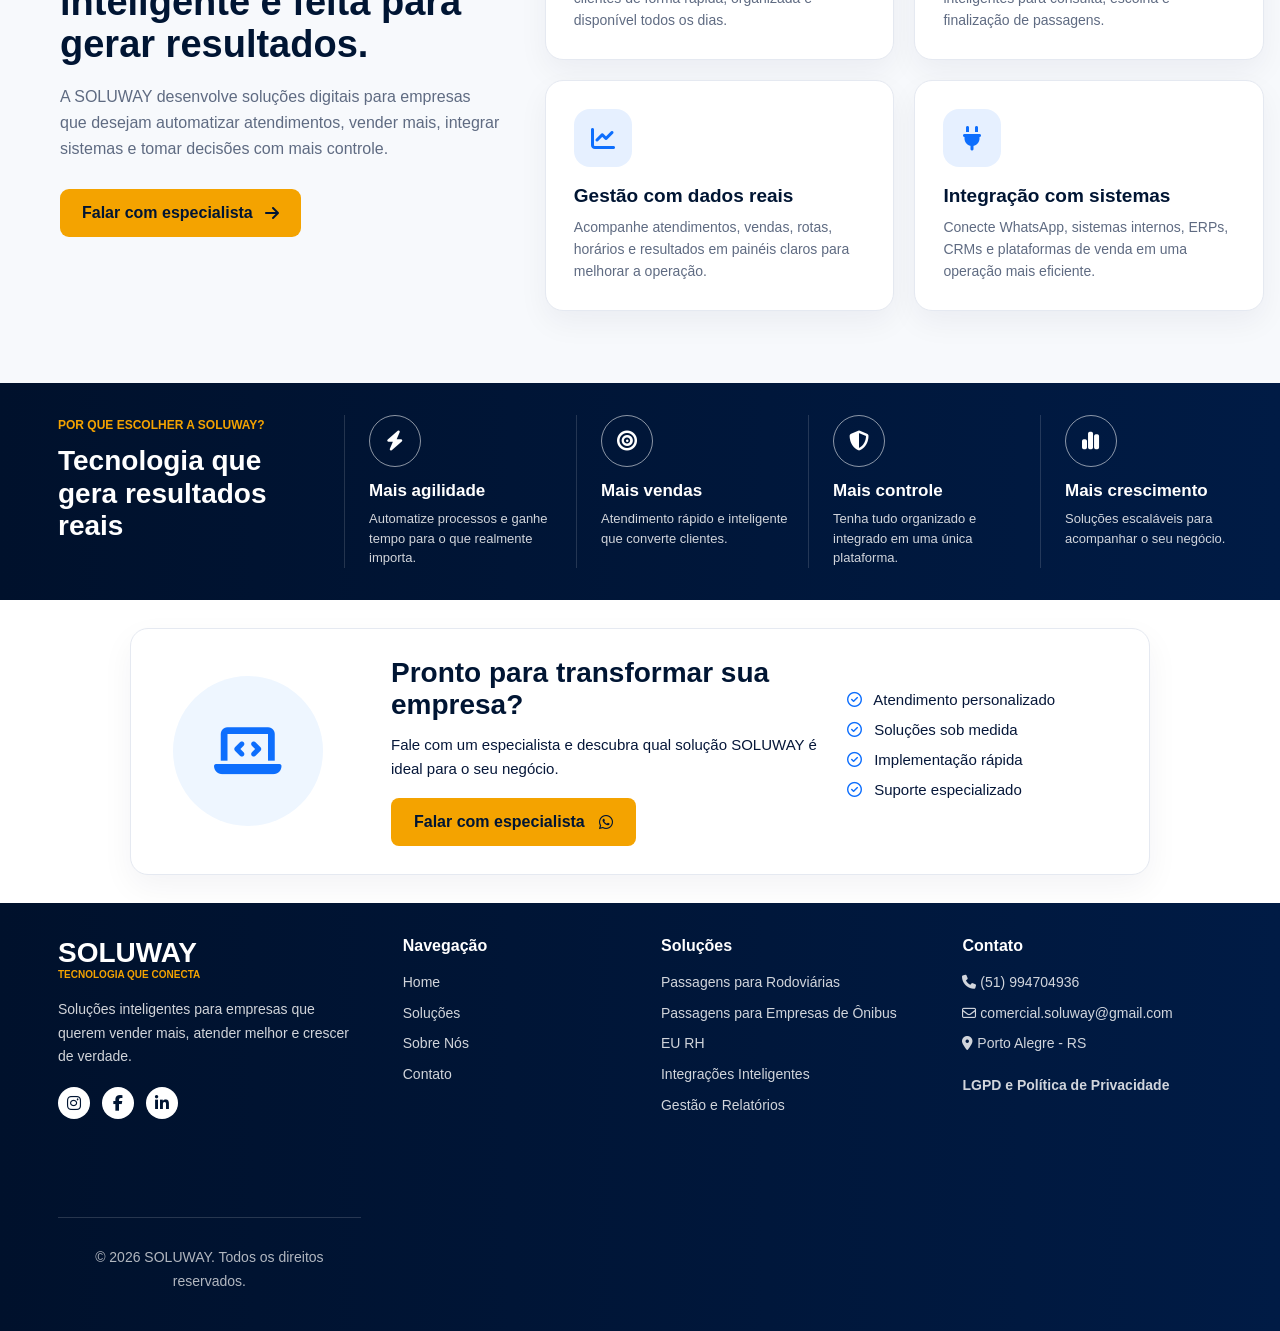
==== commit 428926b9: "ajuste do footer" ====
--- a/index.html
+++ b/index.html
@@ -513,6 +513,10 @@
 
         <a href="lgpd.html" class="lgpd-link">LGPD e Política de Privacidade</a>
       </div>
+
+      <div class="footer-bottom">
+        <p>© 2026 SOLUWAY. Todos os direitos reservados.</p>
+      </div>
     </footer>
     <!-- <script src="script.js"></script> -->
 
--- a/home.css/home.css
+++ b/home.css/home.css
@@ -1257,4 +1257,18 @@
 .lgpd-link:hover {
   color: #ffffff;
   text-decoration: underline;
+}
+.footer-bottom {
+  width: 100%;
+  margin-top: 50px;
+  padding-top: 24px;
+  border-top: 1px solid rgba(255, 255, 255, 0.18);
+  text-align: center;
+  color: #ffffff;
+  font-size: 14px;
+  opacity: 0.85;
+}
+
+.footer-bottom p {
+  margin: 4px 0;
 }
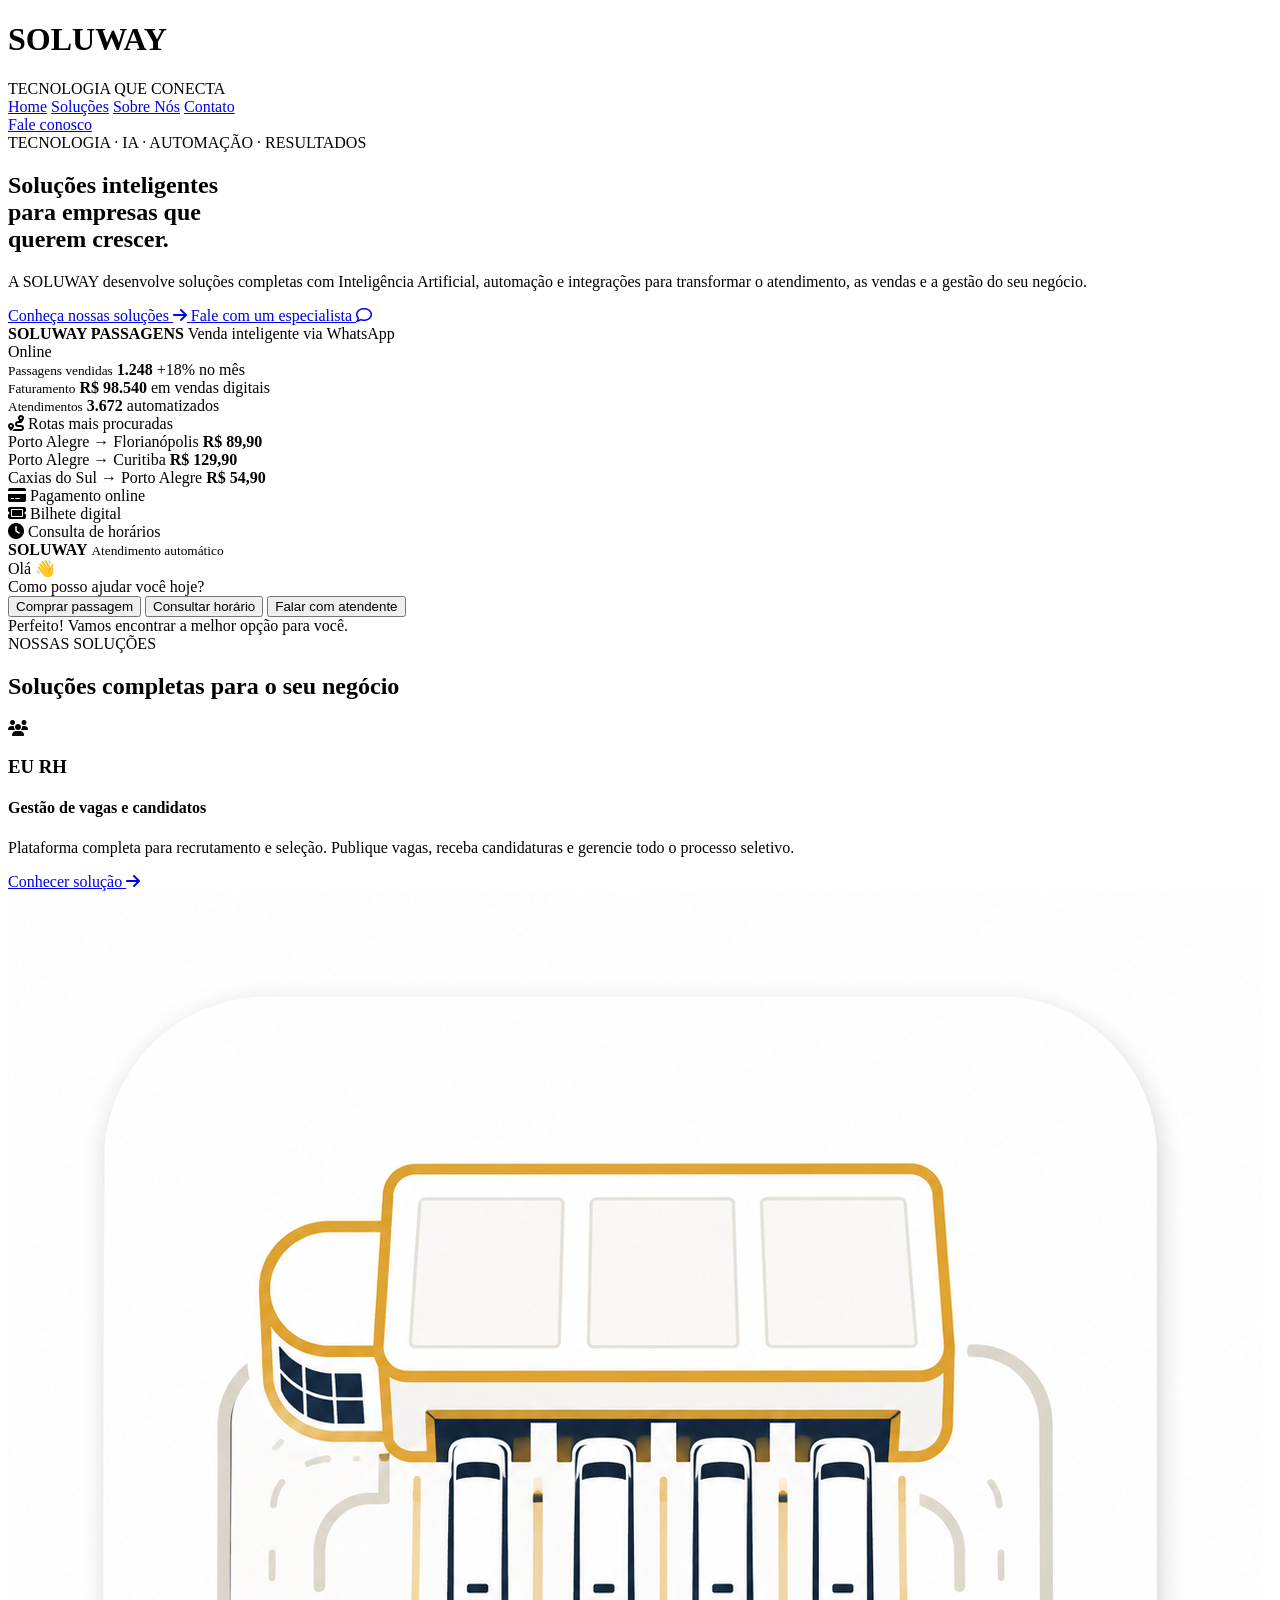
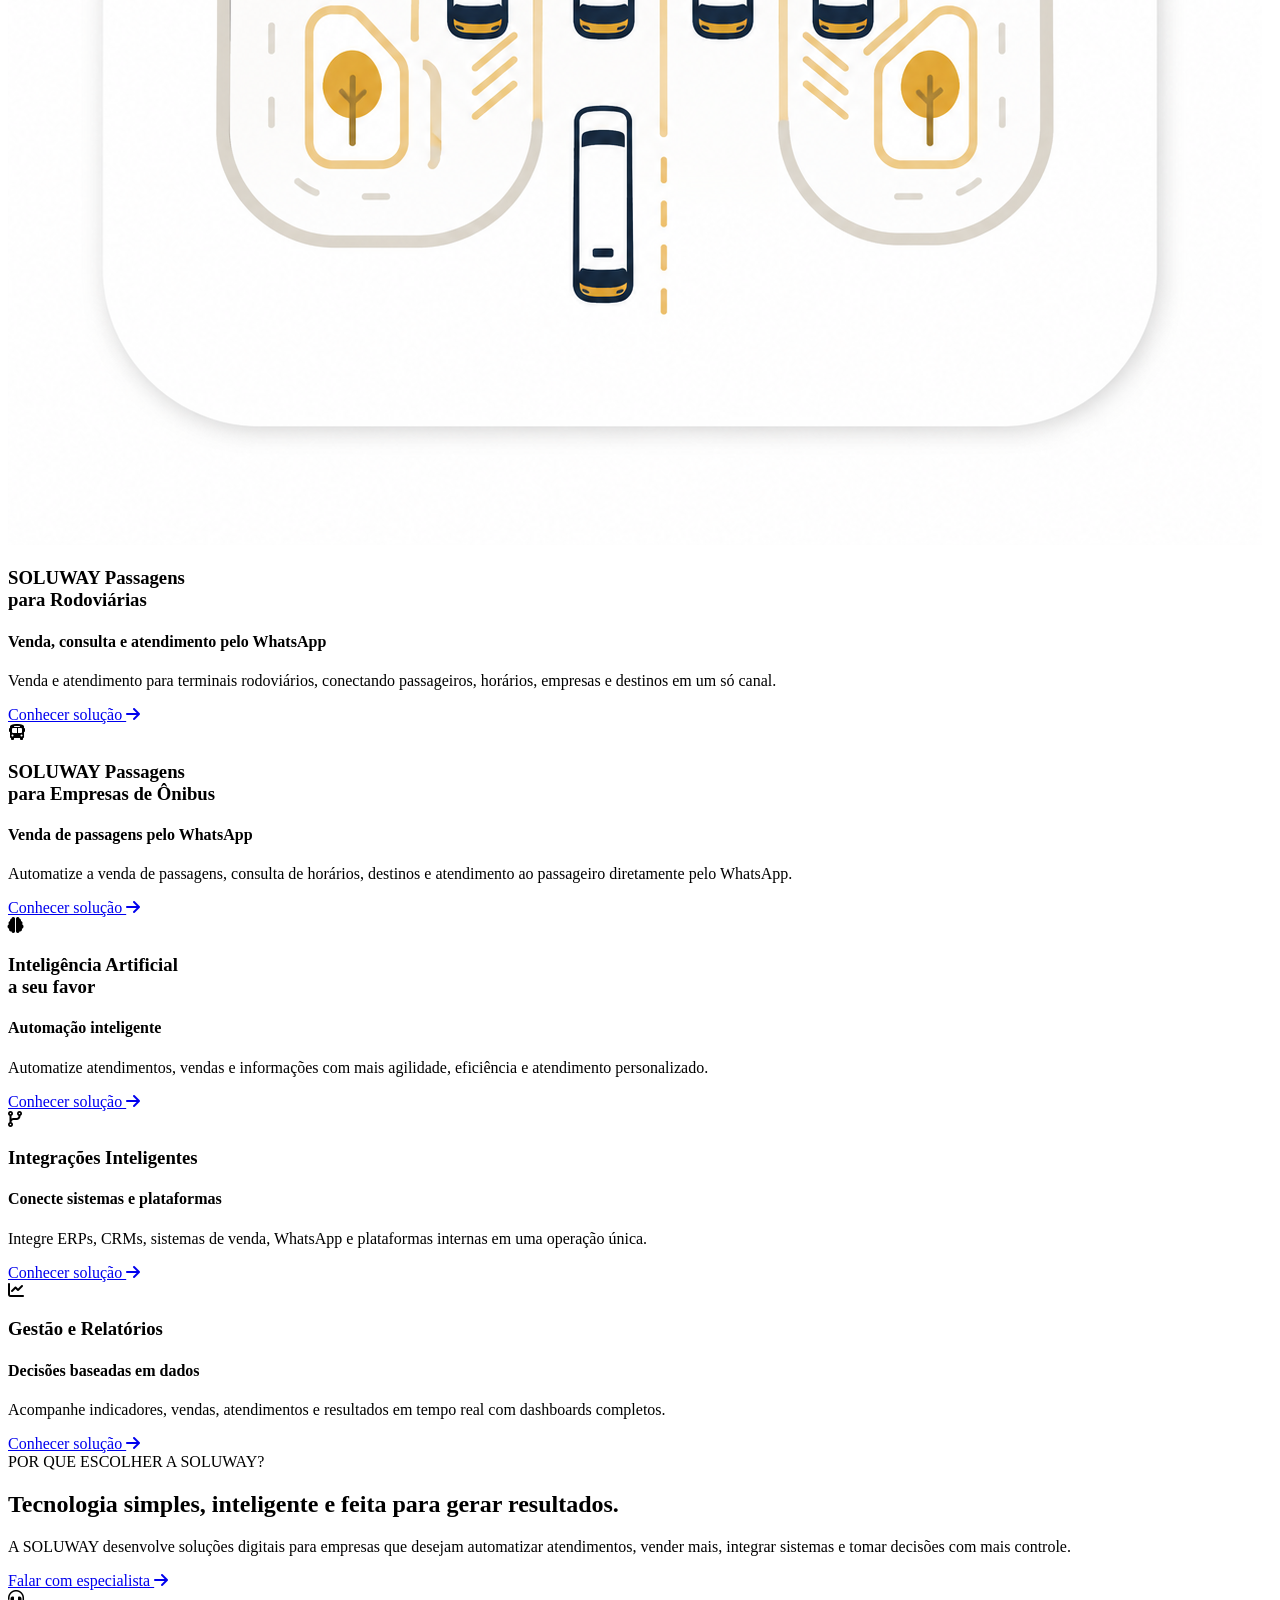
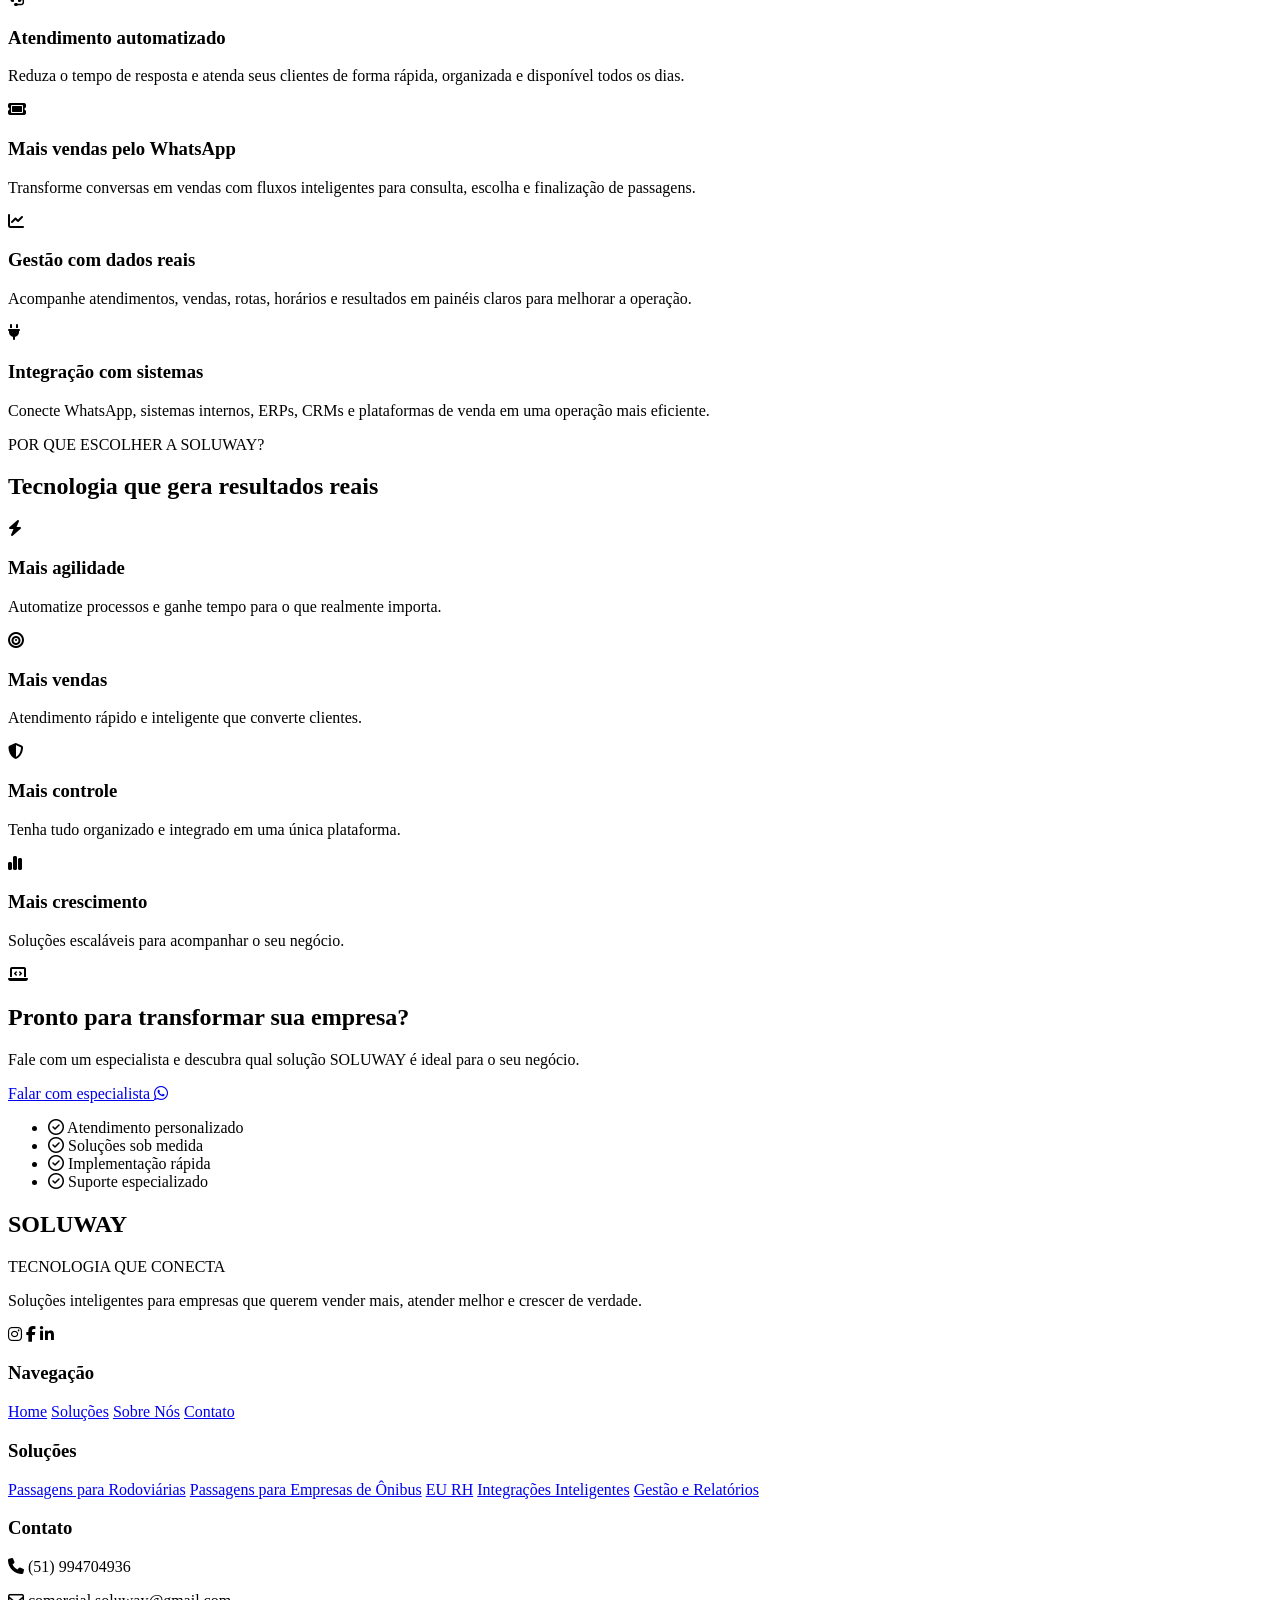
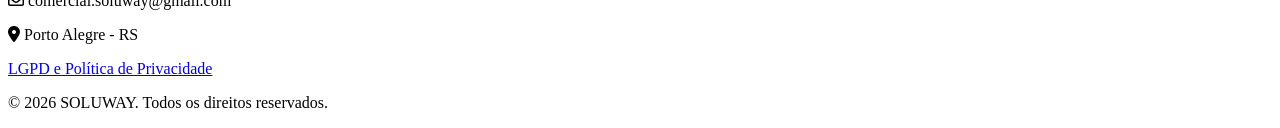
==== commit 7f84d830: "ajuste nas links de volta" ====
--- a/index.html
+++ b/index.html
@@ -5,7 +5,7 @@
     <meta name="viewport" content="width=device-width, initial-scale=1.0" />
     <title>SOLUWAY | Tecnologia que conecta</title>
 
-    <link rel="stylesheet" href="home.css/home.css" />
+    <link rel="stylesheet" href="home.css">
 
     <link
       rel="stylesheet"
@@ -213,7 +213,7 @@
 
   <article class="solution-card">
     <div class="custom-icon">
-      <img src="assets/icone_rodoviaria.png" alt="Ícone de rodoviária" />
+      <img src="assets/icone_rodoviaria.png" alt="Ícone de rodovia">
     </div>
 
     <div>
@@ -518,7 +518,7 @@
         <p>© 2026 SOLUWAY. Todos os direitos reservados.</p>
       </div>
     </footer>
-    <!-- <script src="script.js"></script> -->
+    <script src="script.js"></script>
 
     <script>
       document.addEventListener("DOMContentLoaded", function () {
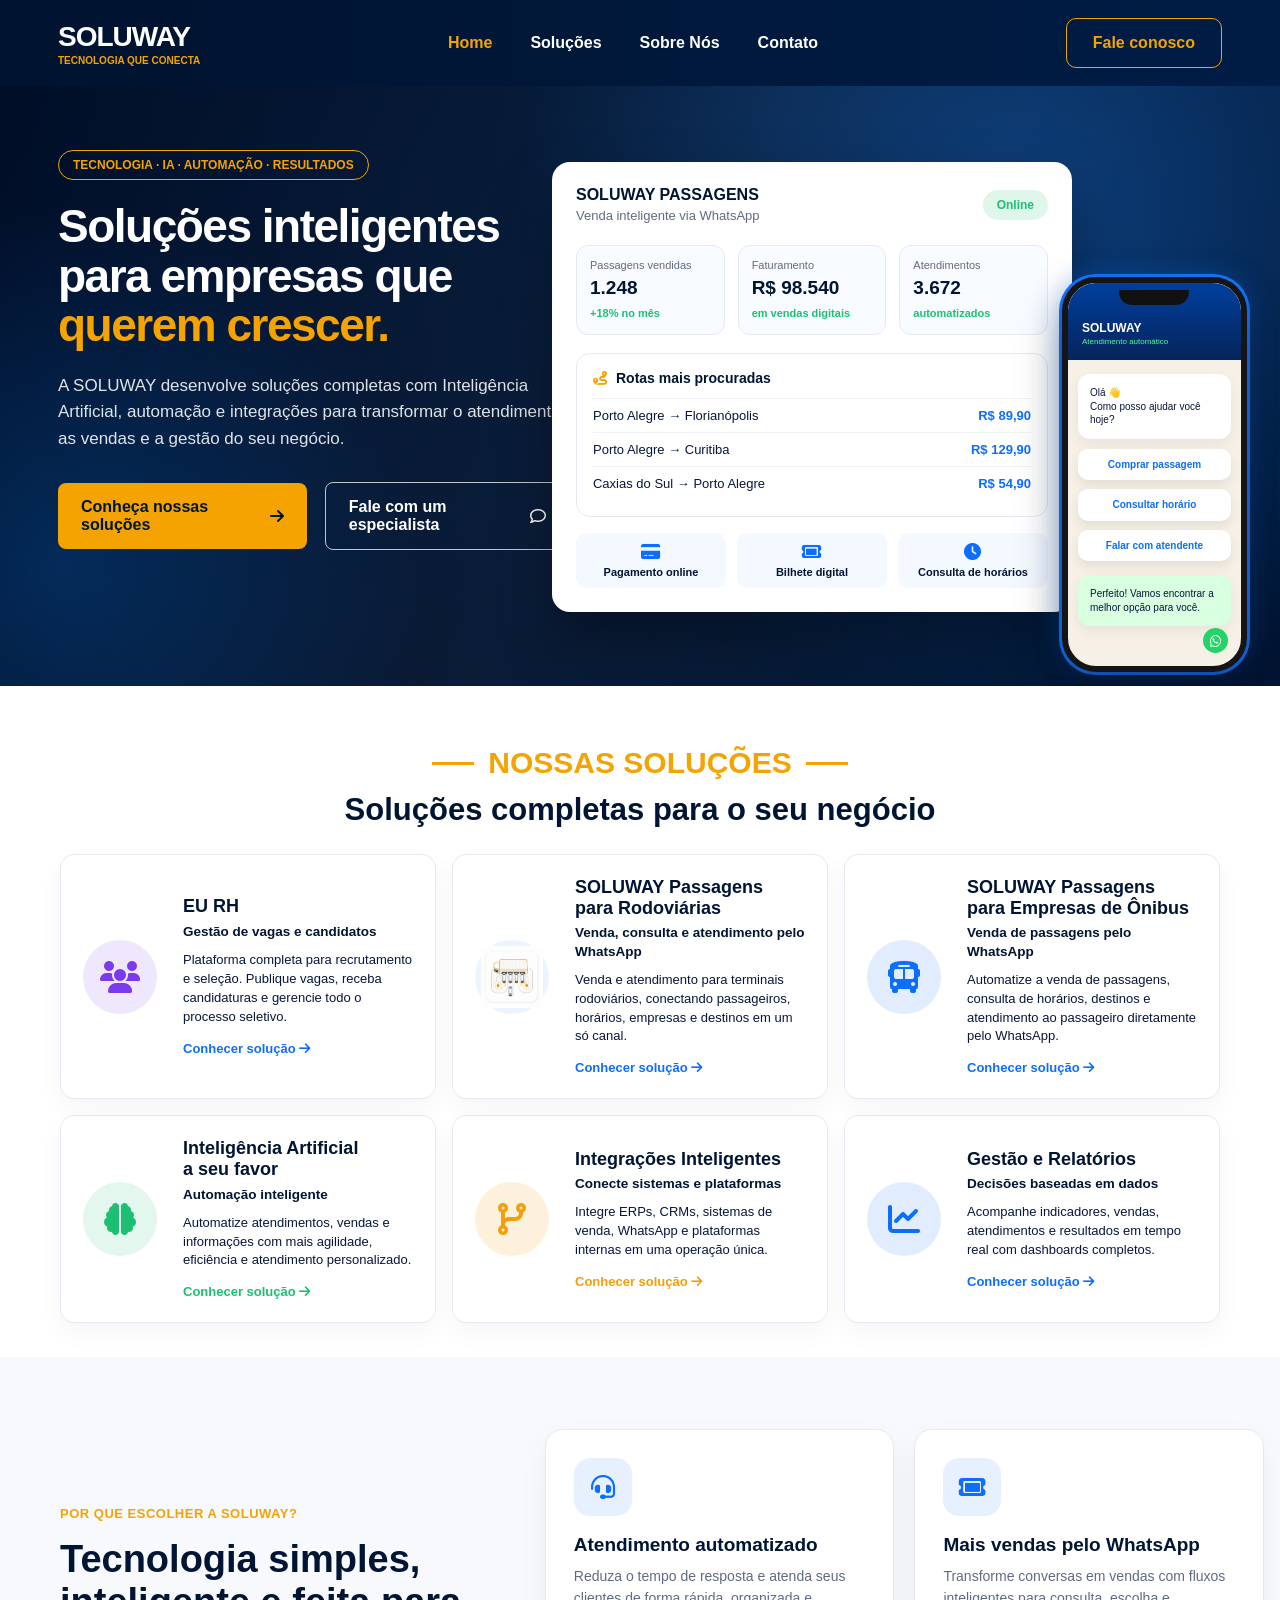
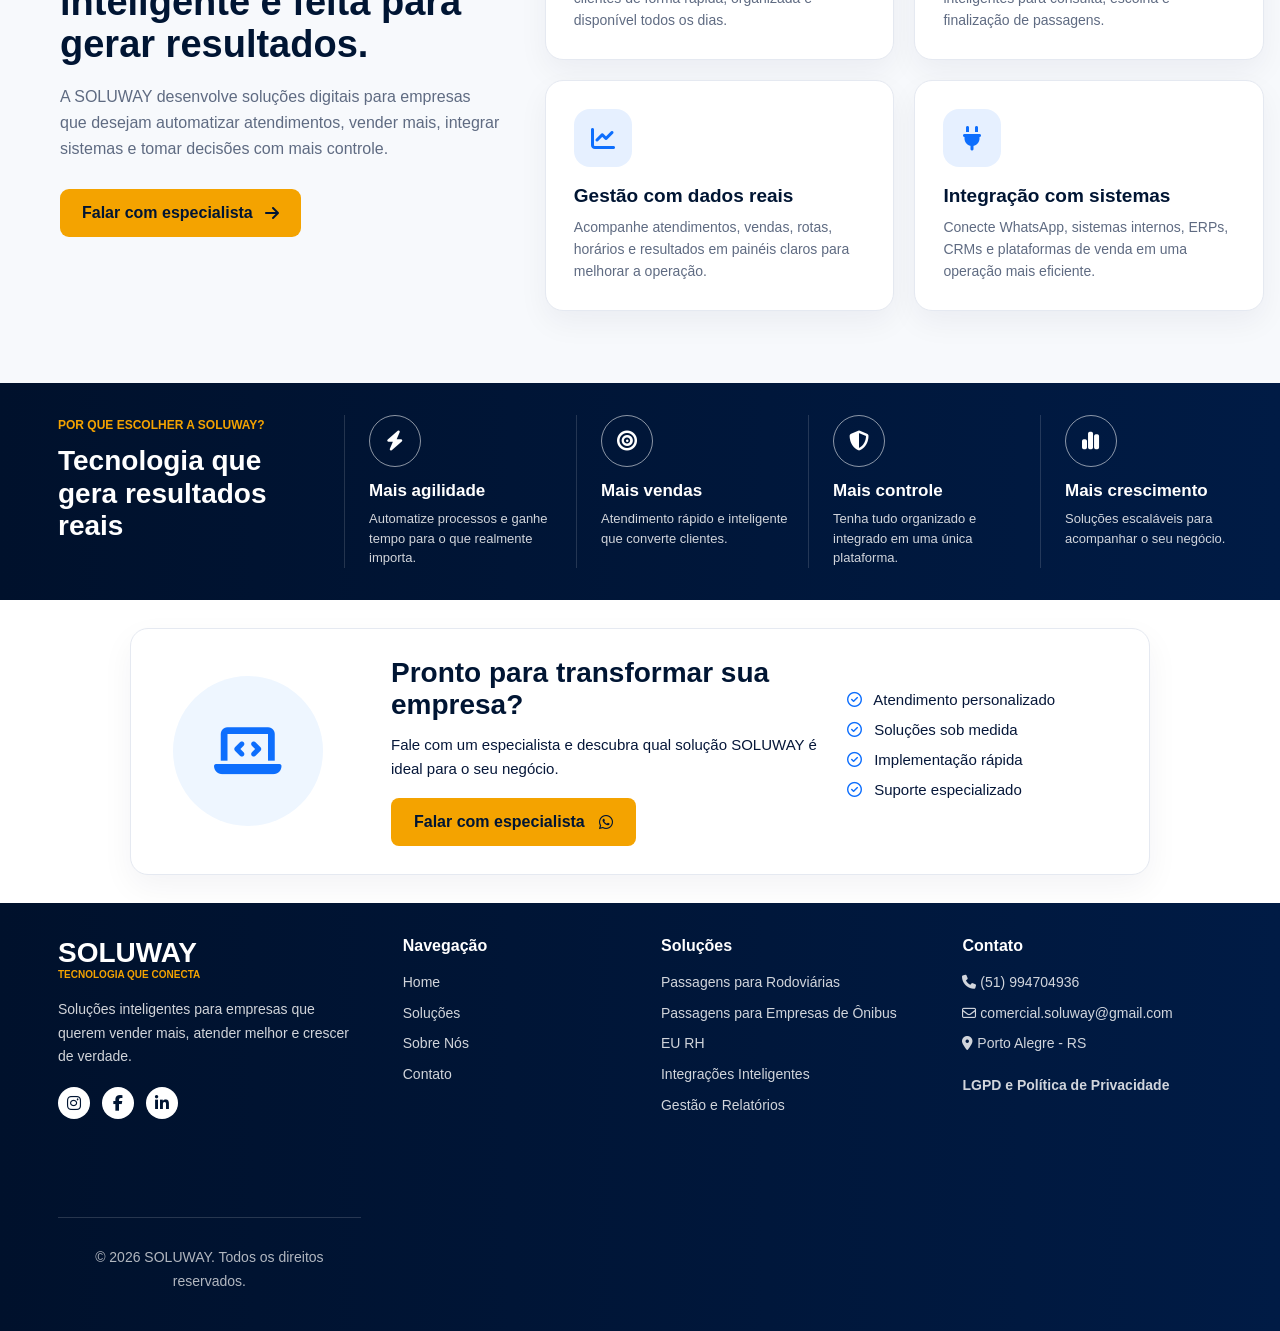
==== commit b5624dd7: "ajute no css" ====
--- a/index.html
+++ b/index.html
@@ -5,7 +5,7 @@
     <meta name="viewport" content="width=device-width, initial-scale=1.0" />
     <title>SOLUWAY | Tecnologia que conecta</title>
 
-    <link rel="stylesheet" href="home.css">
+    <link rel="stylesheet" href="home.css/home.css">
 
     <link
       rel="stylesheet"
--- a/home.css/home.css
+++ b/home.css/home.css
@@ -0,0 +1,1274 @@
+* {
+  margin: 0;
+  padding: 0;
+  box-sizing: border-box;
+}
+
+:root {
+  --navy: #001533;
+  --navy-2: #001e4d;
+  --gold: #f4a300;
+  --white: #ffffff;
+  --text: #061739;
+  --muted: #5f6b82;
+  --border: #e5e9f1;
+  --blue: #0d6efd;
+  --green: #1dbf73;
+  --purple: #7c3aed;
+  --orange: #f59e0b;
+  --header-offset: 86px;
+}
+
+html,
+body {
+  width: 100%;
+  overflow-x: hidden;
+  scroll-behavior: smooth;
+  scroll-padding-top: var(--header-offset, 86px);
+}
+
+body {
+  font-family: Arial, Helvetica, sans-serif;
+  color: var(--text);
+  background: #ffffff;
+  padding-top: var(--header-offset, 86px);
+}
+
+a {
+  text-decoration: none;
+  color: inherit;
+}
+
+img,
+video,
+iframe {
+  max-width: 100%;
+}
+
+/* =========================
+   HEADER
+========================= */
+
+.header {
+  position: fixed;
+  top: 0;
+  left: 0;
+  width: 100%;
+  z-index: 1000;
+  min-height: 86px;
+  background: linear-gradient(90deg, #00132f, #001d46);
+  color: var(--white);
+  display: flex;
+  align-items: center;
+  justify-content: space-between;
+  gap: 28px;
+  padding: 0 58px;
+}
+
+.brand h1 {
+  font-size: 28px;
+  font-weight: 900;
+  letter-spacing: -1px;
+}
+
+.brand span {
+  display: block;
+  color: var(--gold);
+  font-size: 10px;
+  font-weight: 900;
+  margin-top: 2px;
+}
+
+.nav {
+  display: flex;
+  align-items: center;
+  gap: 38px;
+  font-size: 16px;
+  font-weight: 600;
+}
+
+.nav a {
+  transition: 0.3s;
+}
+
+.nav a:hover,
+.nav .active {
+  color: var(--gold);
+}
+
+.header-button {
+  border: 1.5px solid var(--gold);
+  color: var(--gold);
+  border-radius: 10px;
+  padding: 15px 26px;
+  font-weight: 800;
+  transition: 0.3s;
+  white-space: nowrap;
+}
+
+.header-button:hover {
+  background: var(--gold);
+  color: var(--navy);
+}
+
+/* =========================
+   BOTÃ•ES
+========================= */
+
+.primary-button,
+.secondary-button {
+  display: inline-flex;
+  align-items: center;
+  justify-content: center;
+  gap: 14px;
+  border-radius: 8px;
+  padding: 15px 23px;
+  font-weight: 900;
+  transition: 0.3s;
+}
+
+.primary-button {
+  background: var(--gold);
+  color: var(--navy);
+}
+
+.primary-button:hover {
+  transform: translateY(-3px);
+  box-shadow: 0 16px 30px rgba(244, 163, 0, 0.28);
+}
+
+.secondary-button {
+  color: var(--white);
+  border: 1.4px solid rgba(255, 255, 255, 0.75);
+}
+
+.secondary-button:hover {
+  background: rgba(255, 255, 255, 0.08);
+}
+
+/* =========================
+   HERO
+========================= */
+
+.hero {
+  min-height: 600px;
+  background: radial-gradient(circle at 80% 20%, #073a78 0%, #001533 45%, #000d26 100%);
+  color: var(--white);
+  display: grid;
+  grid-template-columns: 44% 56%;
+  position: relative;
+  overflow: hidden;
+  padding: 46px 58px 58px;
+}
+
+.hero::before {
+  content: "";
+  position: absolute;
+  inset: 0;
+  background-image:
+    radial-gradient(circle at 5% 80%, rgba(0, 132, 255, 0.22), transparent 28%),
+    linear-gradient(120deg, transparent 0%, rgba(255, 255, 255, 0.04) 50%, transparent 100%);
+  pointer-events: none;
+}
+
+.hero-content {
+  position: relative;
+  z-index: 2;
+  padding-top: 18px;
+}
+
+.hero-tag {
+  width: fit-content;
+  border: 1px solid var(--gold);
+  color: var(--gold);
+  border-radius: 20px;
+  padding: 7px 14px;
+  font-size: 12px;
+  font-weight: 900;
+  margin-bottom: 22px;
+}
+
+.hero h2 {
+  font-size: 46px;
+  line-height: 1.08;
+  font-weight: 900;
+  letter-spacing: -1.5px;
+  margin-bottom: 22px;
+}
+
+.hero h2 strong {
+  color: var(--gold);
+}
+
+.hero p {
+  max-width: 560px;
+  font-size: 17px;
+  line-height: 1.55;
+  color: rgba(255, 255, 255, 0.88);
+  margin-bottom: 30px;
+}
+
+.hero-actions {
+  display: flex;
+  align-items: center;
+  gap: 18px;
+}
+
+.hero-visual {
+  position: relative;
+  z-index: 2;
+  min-height: 460px;
+}
+
+/* =========================
+   DASHBOARD PASSAGENS
+========================= */
+
+.sales-panel {
+  position: absolute;
+  right: 150px;
+  top: 30px;
+  width: 520px;
+  min-height: 330px;
+  background: #ffffff;
+  color: var(--text);
+  border-radius: 18px;
+  box-shadow: 0 25px 55px rgba(0, 0, 0, 0.35);
+  padding: 24px;
+  overflow: hidden;
+}
+
+.panel-header {
+  display: flex;
+  align-items: center;
+  justify-content: space-between;
+  gap: 16px;
+  margin-bottom: 22px;
+}
+
+.panel-header strong {
+  display: block;
+  color: var(--navy);
+  font-size: 16px;
+  font-weight: 900;
+}
+
+.panel-header span {
+  display: block;
+  margin-top: 4px;
+  color: var(--muted);
+  font-size: 13px;
+}
+
+.status-badge {
+  background: rgba(29, 191, 115, 0.14);
+  color: var(--green);
+  padding: 8px 14px;
+  border-radius: 20px;
+  font-size: 12px;
+  font-weight: 900;
+  white-space: nowrap;
+}
+
+.sales-metrics {
+  display: grid;
+  grid-template-columns: repeat(3, 1fr);
+  gap: 13px;
+  margin-bottom: 18px;
+}
+
+.sales-metrics div {
+  border: 1px solid var(--border);
+  border-radius: 12px;
+  padding: 13px;
+  background: #f8fbff;
+}
+
+.sales-metrics small {
+  display: block;
+  font-size: 11px;
+  color: var(--muted);
+  margin-bottom: 6px;
+}
+
+.sales-metrics strong {
+  display: block;
+  font-size: 19px;
+  color: var(--navy);
+  font-weight: 900;
+  margin-bottom: 4px;
+}
+
+.sales-metrics span {
+  font-size: 11px;
+  color: var(--green);
+  font-weight: 800;
+}
+
+.route-card {
+  border: 1px solid var(--border);
+  border-radius: 14px;
+  padding: 16px;
+  background: #ffffff;
+  margin-bottom: 16px;
+}
+
+.route-title {
+  display: flex;
+  align-items: center;
+  gap: 9px;
+  color: var(--navy);
+  font-size: 14px;
+  font-weight: 900;
+  margin-bottom: 12px;
+}
+
+.route-title i {
+  color: var(--gold);
+}
+
+.route-item {
+  display: flex;
+  align-items: center;
+  justify-content: space-between;
+  gap: 12px;
+  padding: 9px 0;
+  border-top: 1px solid #eef1f6;
+  font-size: 13px;
+}
+
+.route-item span {
+  color: var(--text);
+}
+
+.route-item strong {
+  color: var(--blue);
+  white-space: nowrap;
+}
+
+.features-row {
+  display: grid;
+  grid-template-columns: repeat(3, 1fr);
+  gap: 11px;
+}
+
+.features-row div {
+  background: #f4f8ff;
+  color: var(--navy);
+  border-radius: 10px;
+  padding: 10px;
+  font-size: 11px;
+  font-weight: 800;
+  text-align: center;
+}
+
+.features-row i {
+  display: block;
+  color: var(--blue);
+  font-size: 17px;
+  margin-bottom: 6px;
+}
+
+/* =========================
+   TELEFONE WHATSAPP
+========================= */
+
+.phone-card {
+  position: absolute;
+  right: -25px;
+  top: 145px;
+  width: 185px;
+  height: 395px;
+  padding: 12px 10px 14px;
+  background: #f6f0e6;
+  border: 6px solid #151515;
+  border-radius: 34px;
+  box-shadow:
+    0 22px 45px rgba(0, 0, 0, 0.38),
+    0 0 0 3px #1476ff,
+    0 0 28px rgba(13, 110, 253, 0.38);
+  overflow: hidden;
+  z-index: 4;
+}
+
+.phone-card::before {
+  content: "";
+  position: absolute;
+  top: 7px;
+  left: 50%;
+  transform: translateX(-50%);
+  width: 70px;
+  height: 15px;
+  background: #111;
+  border-radius: 0 0 13px 13px;
+  z-index: 6;
+}
+
+.phone-card::after {
+  content: "\f232";
+  font-family: "Font Awesome 6 Brands";
+  position: absolute;
+  right: 13px;
+  bottom: 13px;
+  width: 25px;
+  height: 25px;
+  background: #25d366;
+  color: #ffffff;
+  border-radius: 50%;
+  display: flex;
+  align-items: center;
+  justify-content: center;
+  font-size: 13px;
+  z-index: 7;
+}
+
+.phone-top {
+  background: linear-gradient(180deg, #003f9e, #06245a);
+  margin: -12px -10px 14px;
+  padding: 38px 14px 14px;
+  border-radius: 27px 27px 0 0;
+  color: #ffffff;
+}
+
+.phone-top strong {
+  display: block;
+  font-size: 12px;
+  color: #ffffff;
+  font-weight: 900;
+}
+
+.phone-top small {
+  display: block;
+  font-size: 8px;
+  color: #4dff9a;
+  margin-top: 2px;
+}
+
+.phone-message,
+.phone-answer {
+  color: #061739;
+  font-size: 10px;
+  line-height: 1.35;
+  padding: 12px;
+  border-radius: 12px;
+  box-shadow: 0 5px 14px rgba(0, 0, 0, 0.06);
+}
+
+.phone-message {
+  background: #ffffff;
+  margin-bottom: 10px;
+}
+
+.phone-answer {
+  background: #d7ffe0;
+  margin-top: 5px;
+}
+
+.phone-card button {
+  width: 100%;
+  border: none;
+  background: #ffffff;
+  color: #0d6efd;
+  padding: 10px 8px;
+  margin-bottom: 9px;
+  border-radius: 10px;
+  font-size: 10px;
+  font-weight: 800;
+  line-height: 1.15;
+  box-shadow: 0 5px 12px rgba(0, 0, 0, 0.08);
+  cursor: pointer;
+}
+
+.ticket-info {
+  display: none;
+}
+
+/* =========================
+   SOLUÃ‡Ã•ES
+========================= */
+
+.solutions {
+  background: #ffffff;
+  padding: 60px 32px 34px;
+}
+
+.section-title {
+  text-align: center;
+  margin-bottom: 26px;
+}
+
+.small-title {
+  color: var(--gold);
+  font-size: 30px;
+  font-weight: 900;
+  display: flex;
+  justify-content: center;
+  align-items: center;
+  gap: 14px;
+  margin-bottom: 12px;
+}
+
+.small-title span {
+  width: 42px;
+  height: 3px;
+  background: var(--gold);
+}
+
+.section-title h2 {
+  font-size: 31px;
+  color: var(--navy);
+  font-weight: 900;
+}
+
+.solutions-grid {
+  max-width: 1160px;
+  margin: 0 auto;
+  display: grid;
+  grid-template-columns: repeat(3, 1fr);
+  gap: 16px;
+}
+
+.solution-card {
+  border: 1px solid var(--border);
+  border-radius: 14px;
+  padding: 22px;
+  min-height: 170px;
+  background: #ffffff;
+  box-shadow: 0 10px 26px rgba(0, 20, 60, 0.04);
+  transition: 0.3s;
+  display: grid;
+  grid-template-columns: 82px 1fr;
+  gap: 18px;
+  align-items: center;
+}
+
+.solution-card:hover {
+  transform: translateY(-5px);
+  box-shadow: 0 18px 36px rgba(0, 20, 60, 0.09);
+}
+
+.icon,
+.custom-icon {
+  width: 74px;
+  height: 74px;
+  border-radius: 50%;
+  display: flex;
+  align-items: center;
+  justify-content: center;
+  margin: 0;
+  flex-shrink: 0;
+}
+
+.custom-icon {
+  background: rgba(13, 110, 253, 0.08);
+}
+
+.custom-icon img {
+  width: 62px;
+  height: 62px;
+  object-fit: contain;
+}
+
+.icon i {
+  font-size: 32px;
+}
+
+.icon.blue {
+  color: var(--blue);
+  background: rgba(13, 110, 253, 0.12);
+}
+
+.icon.purple {
+  color: var(--purple);
+  background: rgba(124, 58, 237, 0.12);
+}
+
+.icon.green {
+  color: var(--green);
+  background: rgba(29, 191, 115, 0.12);
+}
+
+.icon.orange {
+  color: var(--orange);
+  background: rgba(245, 158, 11, 0.14);
+}
+
+.solution-card h3 {
+  font-size: 18px;
+  color: var(--navy);
+  margin-bottom: 6px;
+  font-weight: 900;
+  line-height: 1.15;
+}
+
+.solution-card h4 {
+  font-size: 13.5px;
+  line-height: 1.35;
+  color: var(--navy);
+  margin-bottom: 10px;
+}
+
+.solution-card p {
+  font-size: 13px;
+  line-height: 1.45;
+  color: var(--text);
+  margin-bottom: 12px;
+}
+
+.solution-card a {
+  color: var(--blue);
+  font-weight: 900;
+  font-size: 13px;
+}
+
+.solution-card .purple-link {
+  color: var(--purple);
+}
+
+.solution-card .green-link {
+  color: var(--green);
+}
+
+.solution-card .orange-link {
+  color: var(--orange);
+}
+
+/* =========================
+   POR QUE ESCOLHER
+========================= */
+
+.why-soluway {
+  background: #f7f9fc;
+  padding: 72px 58px;
+}
+
+.why-container {
+  max-width: 1160px;
+  margin: 0 auto;
+  display: grid;
+  grid-template-columns: 38% 62%;
+  gap: 44px;
+  align-items: center;
+}
+
+.why-label {
+  color: var(--gold);
+  font-size: 13px;
+  font-weight: 900;
+  letter-spacing: 0.5px;
+}
+
+.why-left h2 {
+  font-size: 38px;
+  line-height: 1.12;
+  color: var(--navy);
+  font-weight: 900;
+  margin: 16px 0 18px;
+}
+
+.why-left p {
+  font-size: 16px;
+  line-height: 1.65;
+  color: var(--muted);
+  margin-bottom: 26px;
+}
+
+.why-button {
+  display: inline-flex;
+  align-items: center;
+  gap: 12px;
+  background: var(--gold);
+  color: var(--navy);
+  padding: 15px 22px;
+  border-radius: 9px;
+  font-weight: 900;
+  transition: 0.3s;
+}
+
+.why-button:hover {
+  transform: translateY(-3px);
+  box-shadow: 0 16px 30px rgba(244, 163, 0, 0.25);
+}
+
+.why-grid {
+  display: grid;
+  grid-template-columns: repeat(2, 1fr);
+  gap: 20px;
+}
+
+.why-card {
+  background: #ffffff;
+  border: 1px solid var(--border);
+  border-radius: 18px;
+  padding: 28px;
+  box-shadow: 0 12px 30px rgba(0, 20, 60, 0.05);
+  transition: 0.3s;
+}
+
+.why-card:hover {
+  transform: translateY(-5px);
+  box-shadow: 0 20px 42px rgba(0, 20, 60, 0.1);
+}
+
+.why-icon {
+  width: 58px;
+  height: 58px;
+  border-radius: 16px;
+  background: rgba(13, 110, 253, 0.1);
+  color: var(--blue);
+  display: flex;
+  align-items: center;
+  justify-content: center;
+  font-size: 24px;
+  margin-bottom: 18px;
+}
+
+.why-card h3 {
+  font-size: 19px;
+  color: var(--navy);
+  margin-bottom: 10px;
+  font-weight: 900;
+}
+
+.why-card p {
+  font-size: 14px;
+  line-height: 1.55;
+  color: var(--muted);
+}
+
+/* =========================
+   BENEFÃCIOS
+========================= */
+
+.benefits-section {
+  background: linear-gradient(90deg, #00112c, #001b45);
+  color: #ffffff;
+  padding: 32px 58px;
+  display: grid;
+  grid-template-columns: 22% 78%;
+  gap: 30px;
+}
+
+.benefits-title span {
+  color: var(--gold);
+  font-size: 12px;
+  font-weight: 900;
+}
+
+.benefits-title h2 {
+  margin-top: 12px;
+  font-size: 28px;
+  line-height: 1.15;
+}
+
+.benefits-list {
+  display: grid;
+  grid-template-columns: repeat(4, 1fr);
+  gap: 20px;
+}
+
+.benefits-list div {
+  border-left: 1px solid rgba(255, 255, 255, 0.14);
+  padding-left: 24px;
+}
+
+.benefits-list i {
+  width: 52px;
+  height: 52px;
+  border: 1px solid rgba(255, 255, 255, 0.55);
+  border-radius: 50%;
+  display: flex;
+  align-items: center;
+  justify-content: center;
+  margin-bottom: 14px;
+  font-size: 20px;
+}
+
+.benefits-list h3 {
+  margin-bottom: 8px;
+  font-size: 17px;
+}
+
+.benefits-list p {
+  font-size: 13px;
+  line-height: 1.5;
+  color: rgba(255, 255, 255, 0.82);
+}
+
+/* =========================
+   CTA
+========================= */
+
+.cta {
+  max-width: 1020px;
+  margin: 28px auto;
+  border: 1px solid var(--border);
+  border-radius: 18px;
+  padding: 28px 42px;
+  display: grid;
+  grid-template-columns: 190px 1fr 260px;
+  gap: 28px;
+  align-items: center;
+  background: #ffffff;
+  box-shadow: 0 12px 32px rgba(0, 20, 60, 0.05);
+}
+
+.cta-illustration {
+  width: 150px;
+  height: 150px;
+  background: #eef6ff;
+  border-radius: 50%;
+  display: flex;
+  align-items: center;
+  justify-content: center;
+  color: var(--blue);
+  font-size: 54px;
+}
+
+.cta h2 {
+  font-size: 28px;
+  color: var(--navy);
+  line-height: 1.15;
+  margin-bottom: 12px;
+}
+
+.cta p {
+  font-size: 15px;
+  line-height: 1.55;
+  margin-bottom: 18px;
+}
+
+.cta-list {
+  list-style: none;
+}
+
+.cta-list li {
+  margin-bottom: 13px;
+  font-size: 15px;
+}
+
+.cta-list i {
+  margin-right: 8px;
+  color: var(--blue);
+}
+
+/* =========================
+   FOOTER
+========================= */
+
+.footer {
+  background: linear-gradient(90deg, #00112c, #001b45);
+  color: #ffffff;
+  padding: 34px 58px;
+  display: grid;
+  grid-template-columns: 1.4fr 1fr 1.2fr 1.2fr;
+  gap: 42px;
+}
+
+.footer h2 {
+  font-size: 28px;
+}
+
+.footer span {
+  display: block;
+  color: var(--gold);
+  font-size: 10px;
+  font-weight: 900;
+  margin-bottom: 18px;
+}
+
+.footer h3 {
+  font-size: 16px;
+  margin-bottom: 16px;
+}
+
+.footer p,
+.footer a {
+  display: block;
+  font-size: 14px;
+  line-height: 1.7;
+  color: rgba(255, 255, 255, 0.82);
+  margin-bottom: 7px;
+}
+
+.socials {
+  display: flex;
+  gap: 12px;
+  margin-top: 18px;
+}
+
+.socials i {
+  width: 32px;
+  height: 32px;
+  background: #ffffff;
+  color: var(--navy);
+  border-radius: 50%;
+  display: flex;
+  align-items: center;
+  justify-content: center;
+}
+
+/* =========================
+   RESPONSIVO
+========================= */
+
+@media (max-width: 1200px) {
+  .header {
+    padding: 0 32px;
+  }
+
+  .hero {
+    grid-template-columns: 42% 58%;
+    padding: 42px 32px 58px;
+  }
+
+  .sales-panel {
+    right: 95px;
+    width: 470px;
+  }
+
+  .phone-card {
+    right: -5px;
+    width: 165px;
+    height: 370px;
+  }
+}
+
+@media (max-width: 950px) {
+  :root {
+    --header-offset: 180px;
+  }
+
+  .header {
+    height: auto;
+    padding: 18px 24px;
+    flex-direction: column;
+    gap: 14px;
+    text-align: center;
+  }
+
+  .nav {
+    flex-wrap: wrap;
+    justify-content: center;
+    gap: 20px;
+  }
+
+  .hero {
+    grid-template-columns: 1fr;
+    padding: 42px 24px 70px;
+    text-align: center;
+  }
+
+  .hero-content {
+    padding-top: 0;
+  }
+
+  .hero-tag,
+  .hero p {
+    margin-left: auto;
+    margin-right: auto;
+  }
+
+  .hero-actions {
+    justify-content: center;
+  }
+
+  .hero-visual {
+    min-height: 660px;
+    margin-top: 40px;
+  }
+
+  .sales-panel {
+    position: relative;
+    top: 0;
+    right: auto;
+    width: 100%;
+    max-width: 620px;
+    margin: 0 auto;
+  }
+
+  .phone-card {
+    position: absolute;
+    left: 50%;
+    right: auto;
+    top: 300px;
+    transform: translateX(-50%);
+    width: 175px;
+    height: 380px;
+  }
+
+  .solutions-grid {
+    grid-template-columns: repeat(2, 1fr);
+  }
+
+  .why-container {
+    grid-template-columns: 1fr;
+  }
+
+  .why-left {
+    text-align: center;
+  }
+
+  .why-grid {
+    grid-template-columns: 1fr;
+  }
+
+  .benefits-section {
+    grid-template-columns: 1fr;
+  }
+
+  .benefits-list {
+    grid-template-columns: repeat(2, 1fr);
+  }
+
+  .cta {
+    grid-template-columns: 1fr;
+    text-align: center;
+    margin: 30px 24px;
+  }
+
+  .cta-illustration {
+    margin: 0 auto;
+  }
+
+  .footer {
+    grid-template-columns: repeat(2, 1fr);
+  }
+}
+
+@media (max-width: 600px) {
+  :root {
+    --header-offset: 170px;
+  }
+
+  .header {
+    padding: 16px 18px;
+  }
+
+  .brand h1 {
+    font-size: 25px;
+  }
+
+  .nav {
+    gap: 14px;
+    font-size: 14px;
+  }
+
+  .header-button {
+    width: 100%;
+    max-width: 260px;
+    padding: 12px 20px;
+    text-align: center;
+  }
+
+  .hero {
+    padding: 34px 18px 52px;
+    min-height: auto;
+  }
+
+  .hero-tag {
+    font-size: 10px;
+    text-align: center;
+  }
+
+  .hero h2 {
+    font-size: 32px;
+    line-height: 1.12;
+    letter-spacing: -0.8px;
+  }
+
+  .hero p {
+    font-size: 15px;
+  }
+
+  .hero-actions {
+    flex-direction: column;
+    align-items: stretch;
+  }
+
+  .primary-button,
+  .secondary-button {
+    width: 100%;
+    padding: 14px 18px;
+    font-size: 14px;
+  }
+
+  .hero-visual {
+    min-height: auto;
+    margin-top: 34px;
+  }
+
+  .sales-panel {
+    position: relative;
+    width: 100%;
+    padding: 18px;
+    border-radius: 16px;
+    min-height: auto;
+  }
+
+  .panel-header {
+    flex-direction: column;
+    align-items: flex-start;
+    gap: 12px;
+    text-align: left;
+  }
+
+  .sales-metrics {
+    grid-template-columns: 1fr;
+  }
+
+  .route-item {
+    align-items: flex-start;
+  }
+
+  .route-item span {
+    max-width: 70%;
+  }
+
+  .features-row {
+    grid-template-columns: 1fr;
+  }
+
+  .phone-card {
+    position: relative;
+    inset: auto;
+    transform: none;
+    width: 210px;
+    height: 410px;
+    margin: 28px auto 0;
+  }
+
+  .solutions {
+    padding: 52px 18px 34px;
+  }
+
+  .section-title h2 {
+    font-size: 26px;
+  }
+
+  .small-title {
+    font-size: 11px;
+    gap: 10px;
+  }
+
+  .solutions-grid {
+    grid-template-columns: 1fr;
+  }
+
+  .solution-card {
+    grid-template-columns: 1fr;
+    text-align: center;
+    padding: 24px 18px;
+  }
+
+  .icon,
+  .custom-icon {
+    margin: 0 auto;
+  }
+
+  .why-soluway {
+    padding: 52px 18px;
+  }
+
+  .why-container {
+    text-align: center;
+  }
+
+  .why-left h2 {
+    font-size: 30px;
+  }
+
+  .benefits-section {
+    padding: 42px 18px;
+  }
+
+  .benefits-list {
+    grid-template-columns: 1fr;
+  }
+
+  .benefits-list div {
+    border-left: none;
+    padding-left: 0;
+  }
+
+  .cta {
+    grid-template-columns: 1fr;
+    margin: 28px 18px;
+    padding: 28px 20px;
+    text-align: center;
+  }
+
+  .cta-illustration {
+    margin: 0 auto;
+  }
+
+  .footer {
+    grid-template-columns: 1fr;
+    padding: 34px 22px;
+    text-align: center;
+  }
+
+  .socials {
+    justify-content: center;
+  }
+}
+
+.produto-em-breve {
+  cursor: pointer;
+}
+
+.produto-em-breve .mensagem-produto {
+  display: none;
+  margin-top: 16px;
+  margin-bottom: 16px;
+  background: #f3ecff;
+  color: #7c3aed;
+  border: 1px solid rgba(124, 58, 237, 0.25);
+  padding: 12px 16px;
+  border-radius: 14px;
+  font-size: 15px;
+  font-weight: 700;
+  line-height: 1.4;
+}
+
+.produto-em-breve.mostrar-aviso .mensagem-produto {
+  display: block;
+}
+
+.produto-bloqueado {
+  border: none;
+  background: none;
+  padding: 0;
+  color: #7c3aed;
+  font: inherit;
+  font-weight: 800;
+  cursor: pointer;
+}
+
+.lgpd-link {
+  color: #ffffff;
+  font-weight: 800;
+  text-decoration: none;
+  display: inline-block;
+  margin-top: 18px;
+  opacity: 1;
+}
+
+.lgpd-link:hover {
+  color: #ffffff;
+  text-decoration: underline;
+}
+.footer-bottom {
+  width: 100%;
+  margin-top: 50px;
+  padding-top: 24px;
+  border-top: 1px solid rgba(255, 255, 255, 0.18);
+  text-align: center;
+  color: #ffffff;
+  font-size: 14px;
+  opacity: 0.85;
+}
+
+.footer-bottom p {
+  margin: 4px 0;
+}
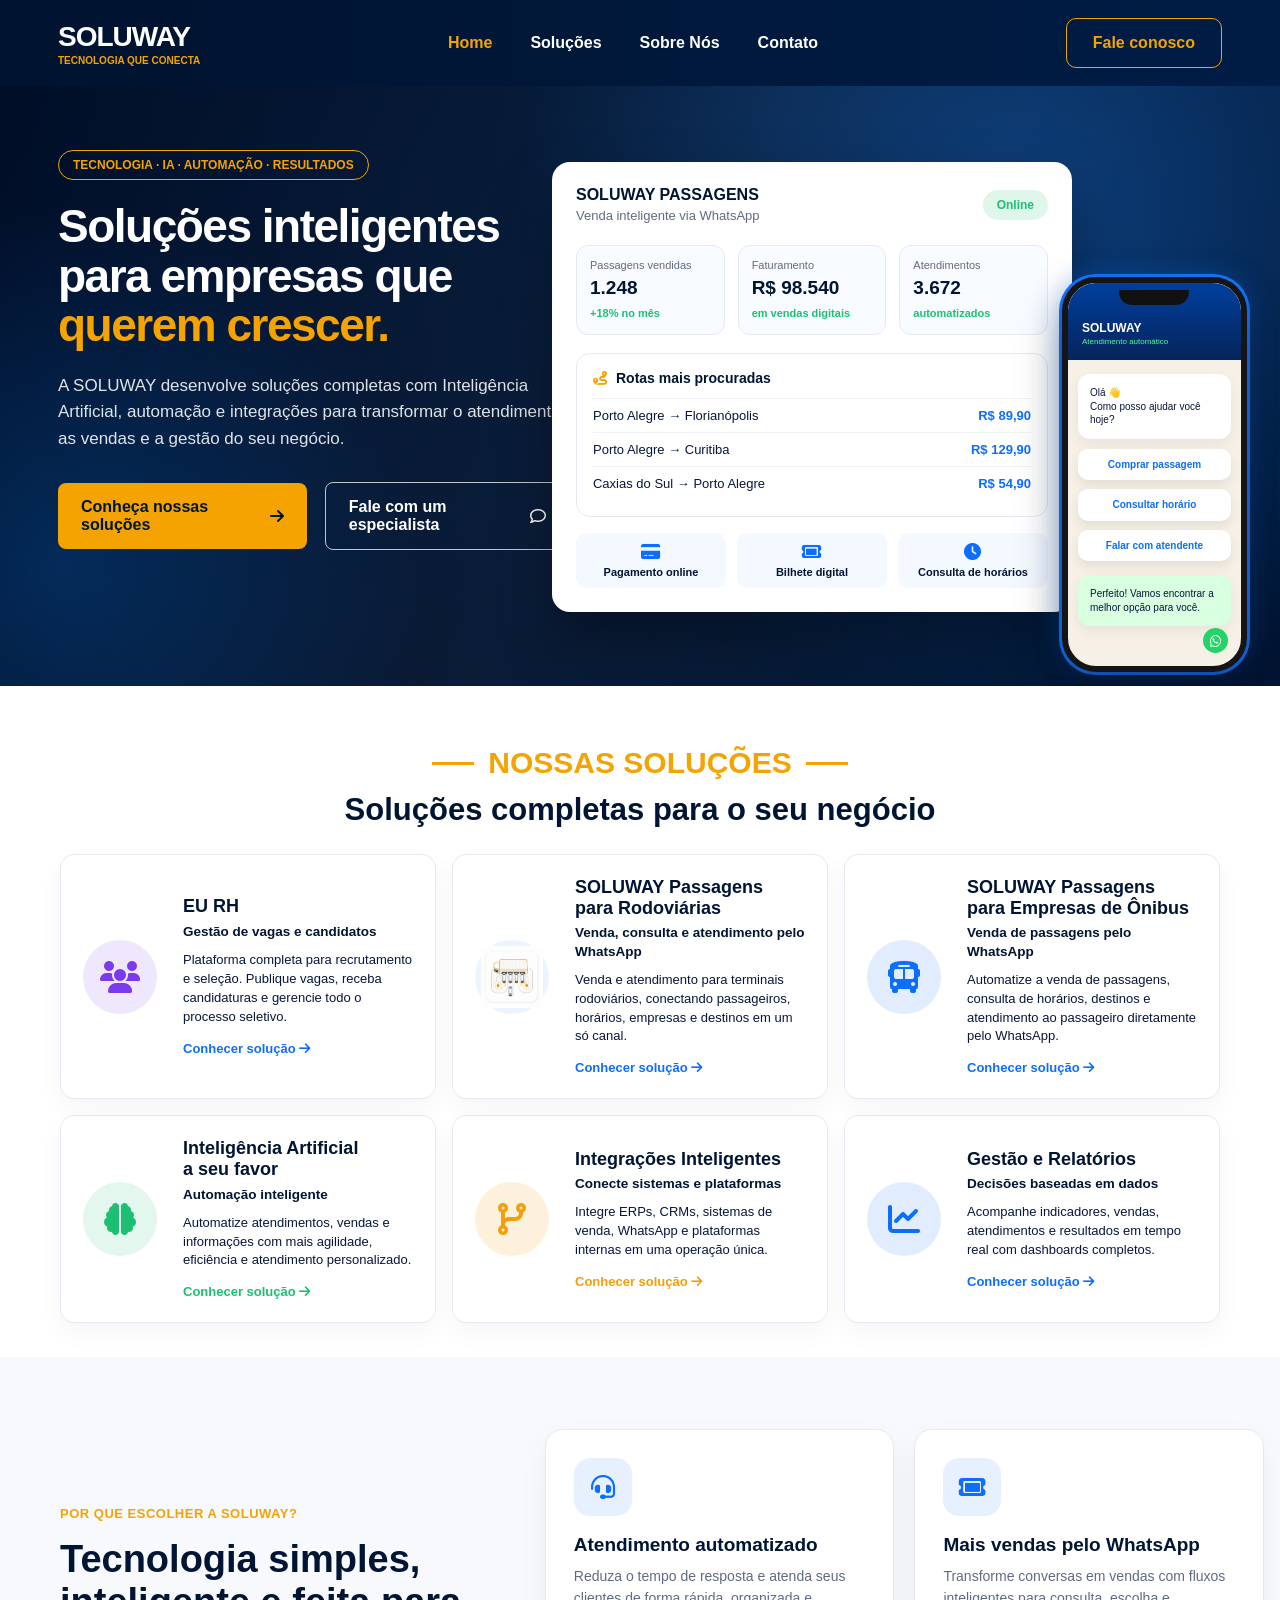
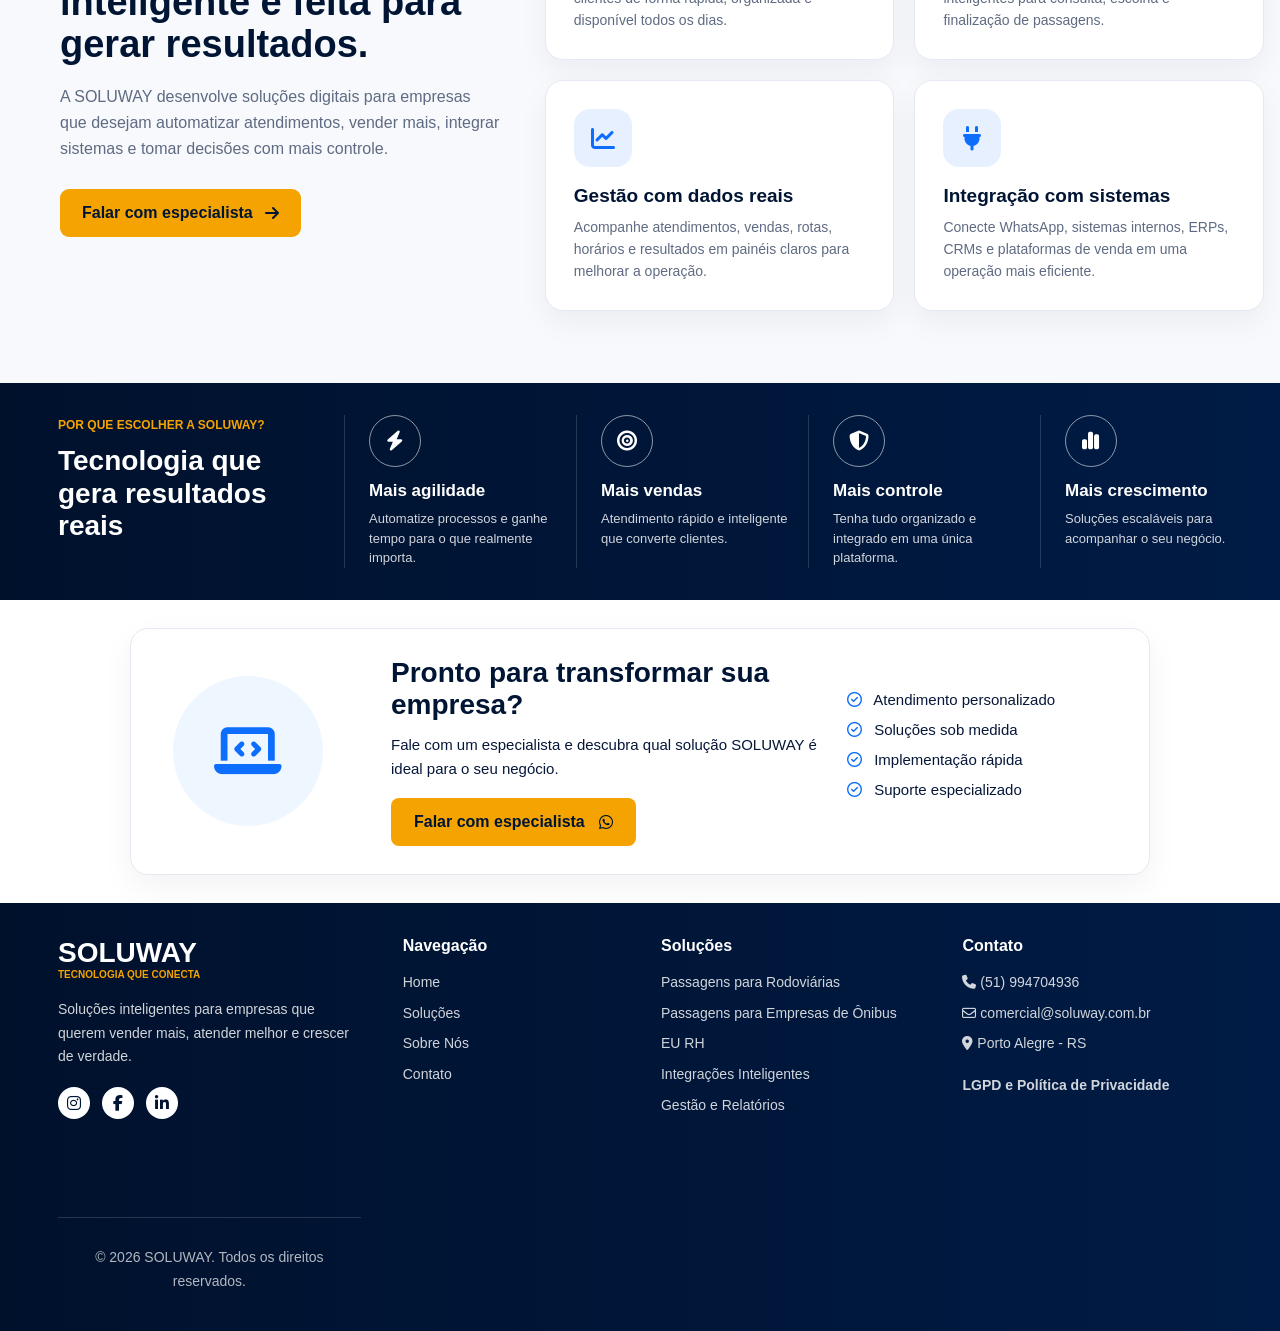
==== commit 7114a102: "ajuste url" ====
--- a/index.html
+++ b/index.html
@@ -201,7 +201,7 @@
       </div>
 
       <a
-        href="https://eu-rh-final.vercel.app/"
+        href="https://rh.soluway.com.br/"
         target="_blank"
         rel="noopener"
       >
@@ -226,7 +226,7 @@
       </p>
 
       <a
-        href="https://soluway-rodoviaria.vercel.app/"
+        href="https://rodoviaria.soluway.com.br"
         target="_blank"
         rel="noopener"
       >
@@ -508,7 +508,7 @@
       <div>
         <h3>Contato</h3>
         <p><i class="fa-solid fa-phone"></i> (51) 994704936</p>
-        <p><i class="fa-regular fa-envelope"></i> comercial.soluway@gmail.com</p>
+        <p><i class="fa-regular fa-envelope"></i> comercial@soluway.com.br</p>
         <p><i class="fa-solid fa-location-dot"></i> Porto Alegre - RS</p>
 
         <a href="lgpd.html" class="lgpd-link">LGPD e Política de Privacidade</a>
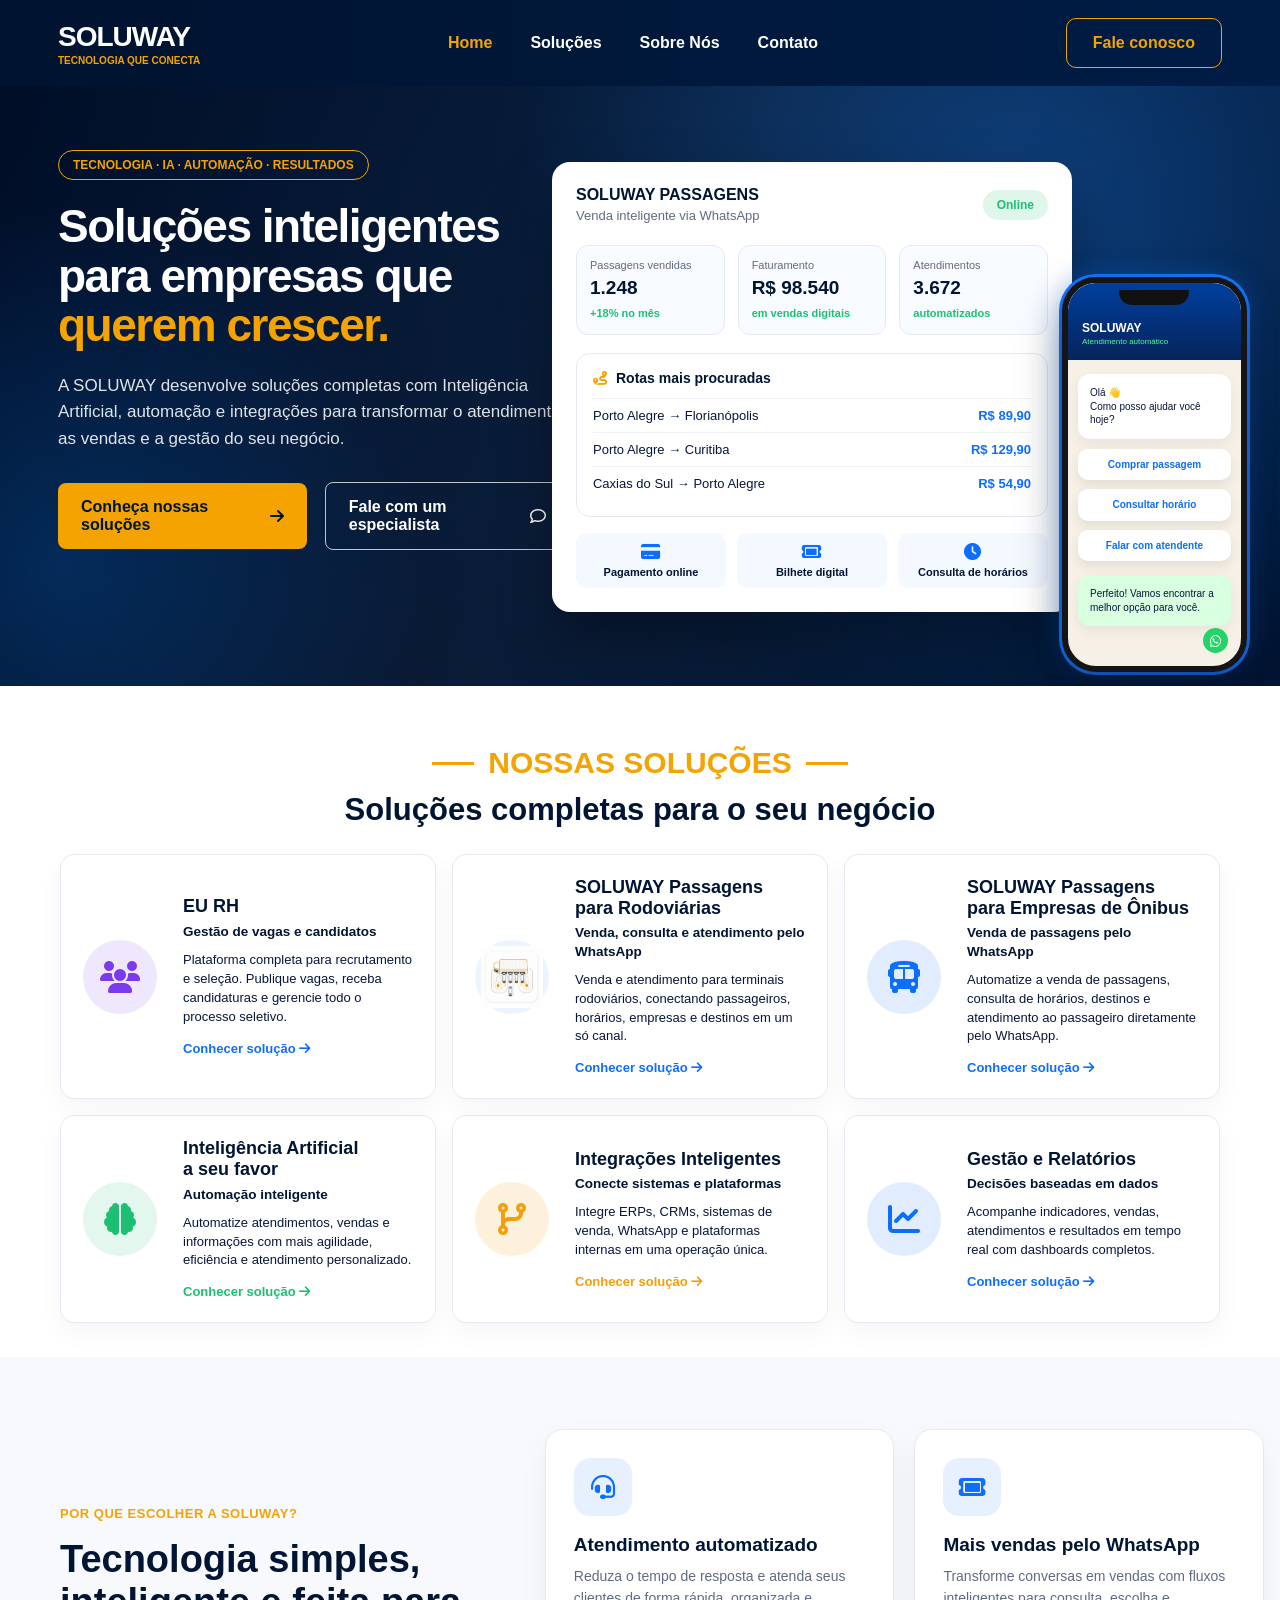
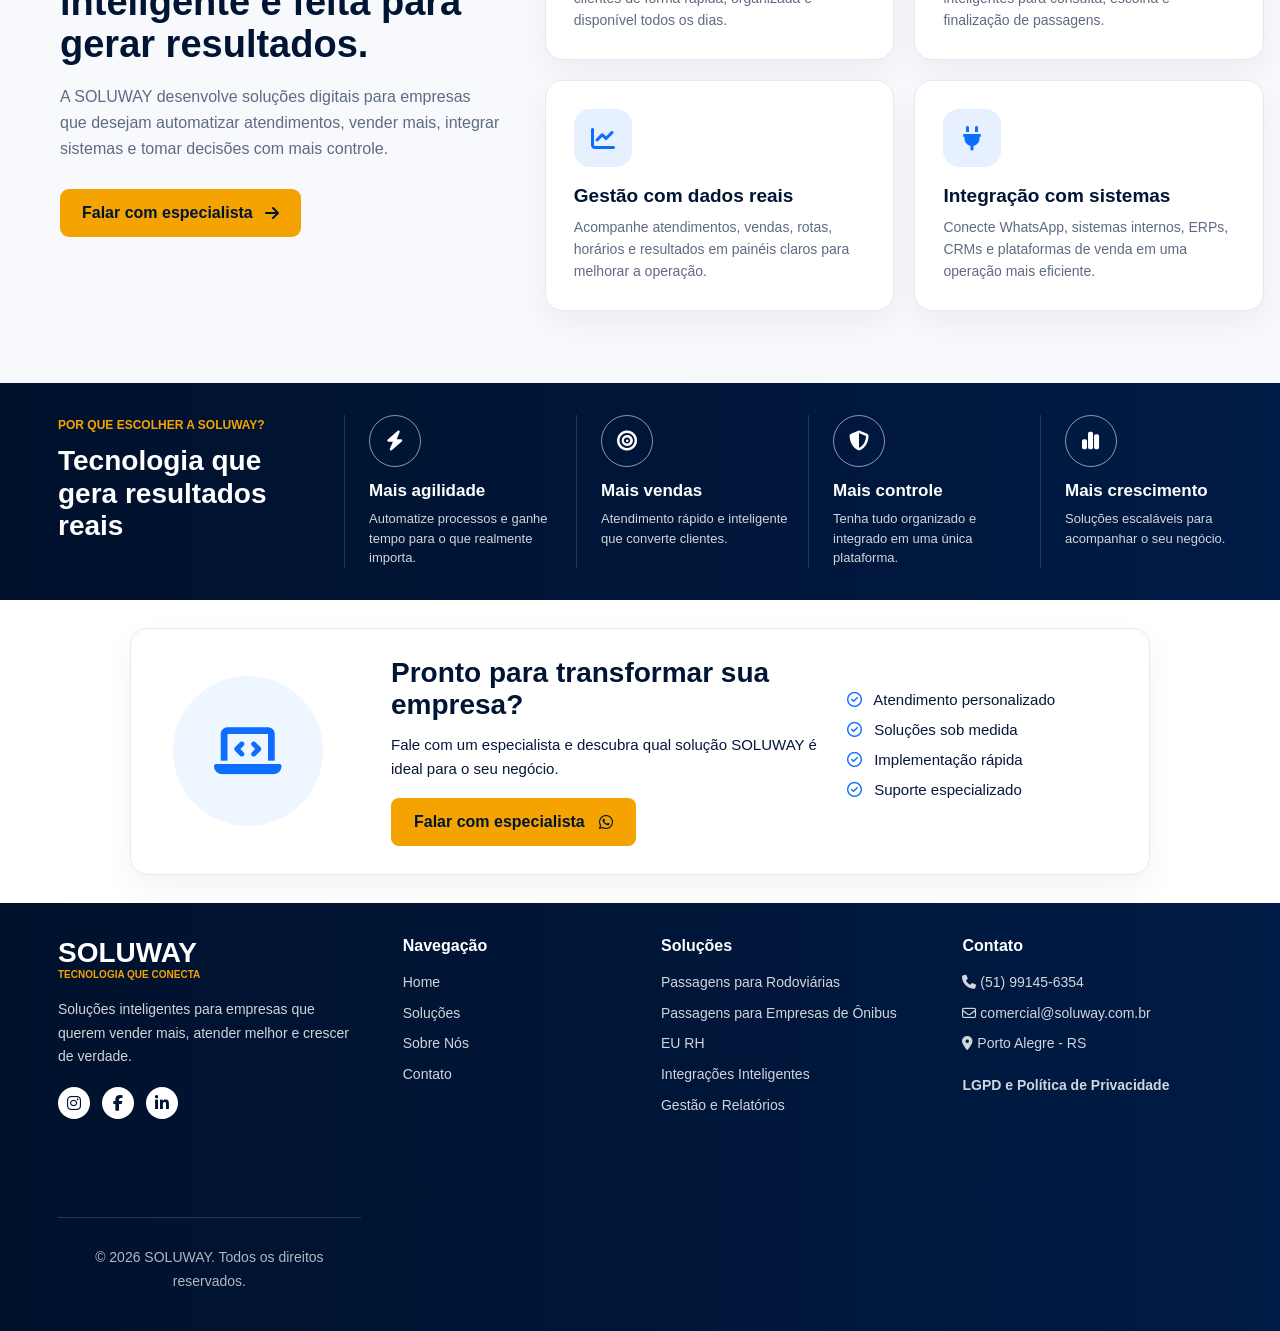
==== commit 751dfaef: "atualiza numero de WhatsApp da Soluway" ====
--- a/index.html
+++ b/index.html
@@ -29,7 +29,7 @@
       </nav>
 
       <a
-        href="https://wa.me/555194704936"
+        href="https://wa.me/555191456354"
         target="_blank"
         rel="noopener"
         class="header-button"
@@ -63,7 +63,7 @@
           </a>
 
           <a
-            href="https://wa.me/555194704936"
+            href="https://wa.me/555191456354"
             target="_blank"
             rel="noopener"
             class="secondary-button"
@@ -250,7 +250,7 @@
         atendimento ao passageiro diretamente pelo WhatsApp.
       </p>
 
-      <a href="https://soluway.vercel.app/">
+      <a href="https://passagens.soluway.com.br">
         Conhecer solução
         <i class="fa-solid fa-arrow-right"></i>
       </a>
@@ -339,7 +339,7 @@
           </p>
 
           <a
-            href="https://wa.me/555194704936"
+            href="https://wa.me/555191456354"
             target="_blank"
             rel="noopener"
             class="why-button"
@@ -448,7 +448,7 @@
         </p>
 
         <a
-          href="https://wa.me/555194704936"
+          href="https://wa.me/555191456354"
           target="_blank"
           rel="noopener"
           class="primary-button"
@@ -507,7 +507,7 @@
 
       <div>
         <h3>Contato</h3>
-        <p><i class="fa-solid fa-phone"></i> (51) 994704936</p>
+        <p><i class="fa-solid fa-phone"></i> (51) 99145-6354</p>
         <p><i class="fa-regular fa-envelope"></i> comercial@soluway.com.br</p>
         <p><i class="fa-solid fa-location-dot"></i> Porto Alegre - RS</p>
 
